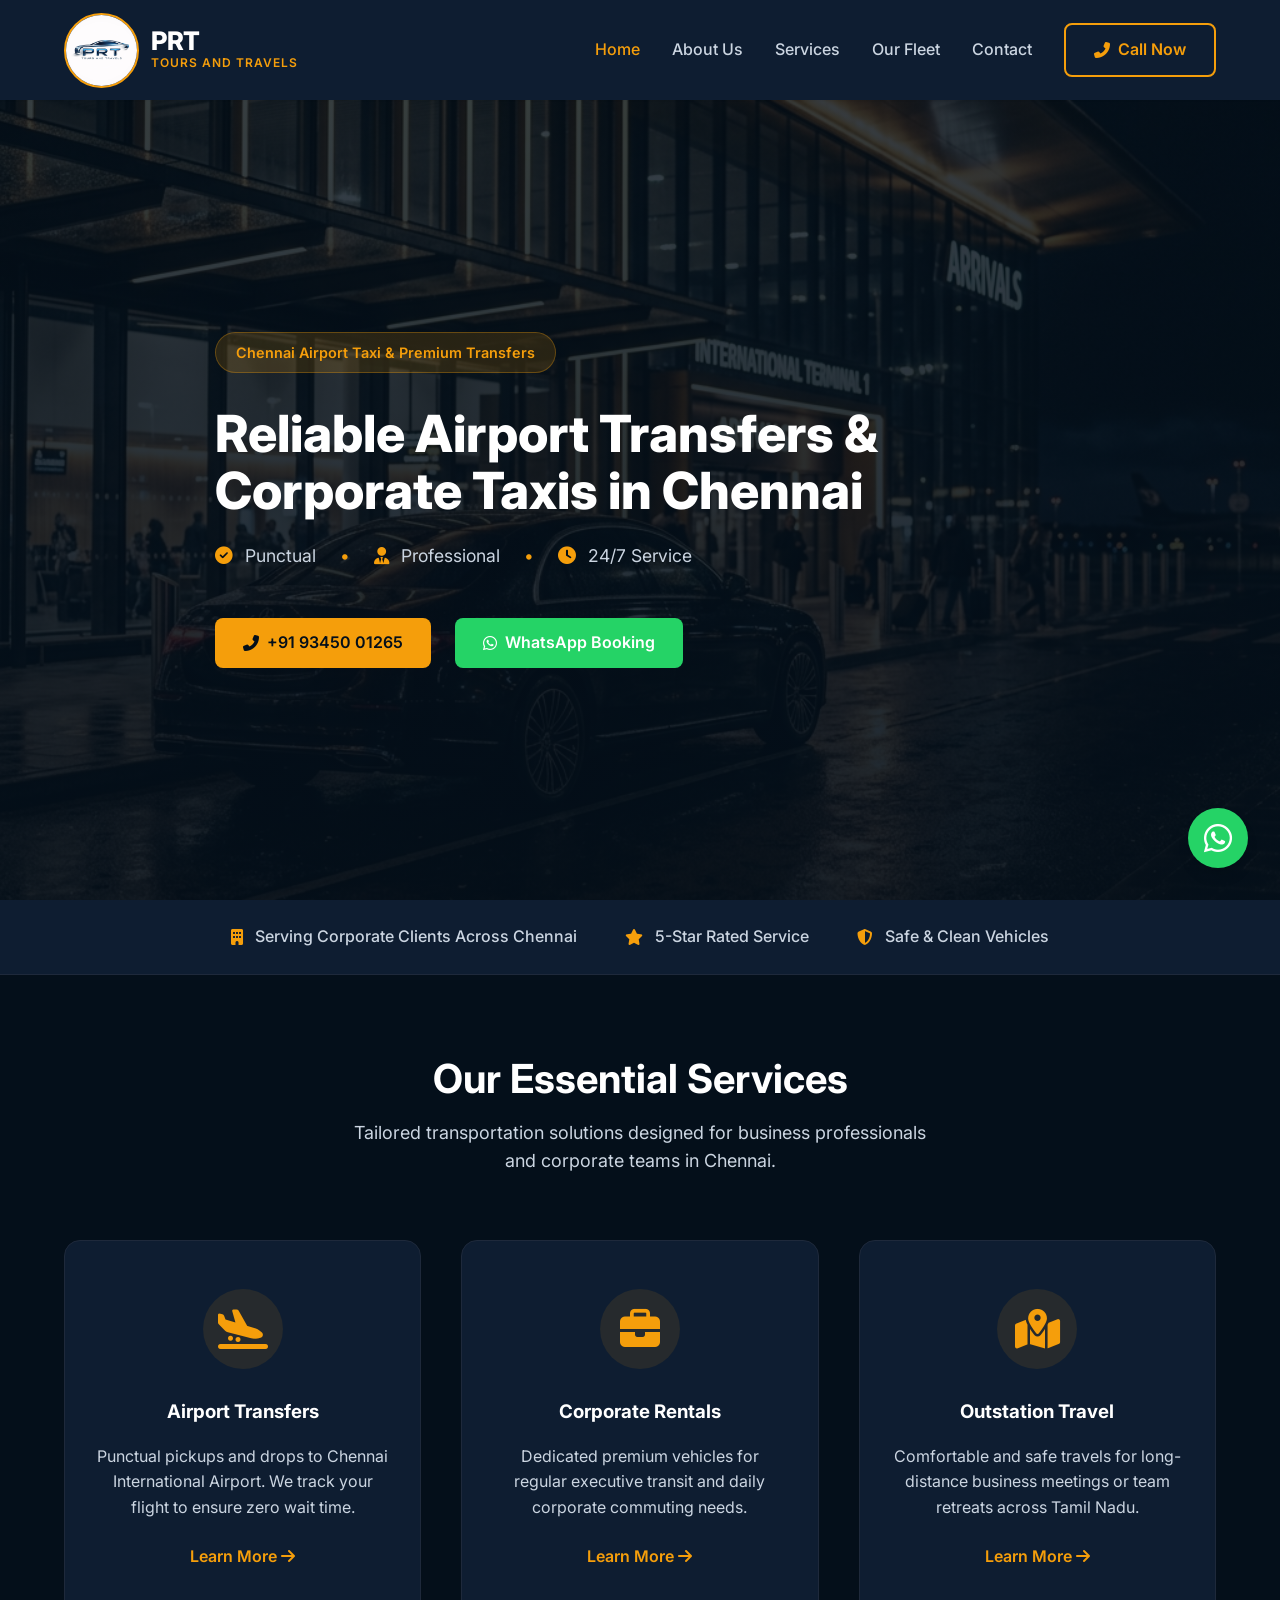
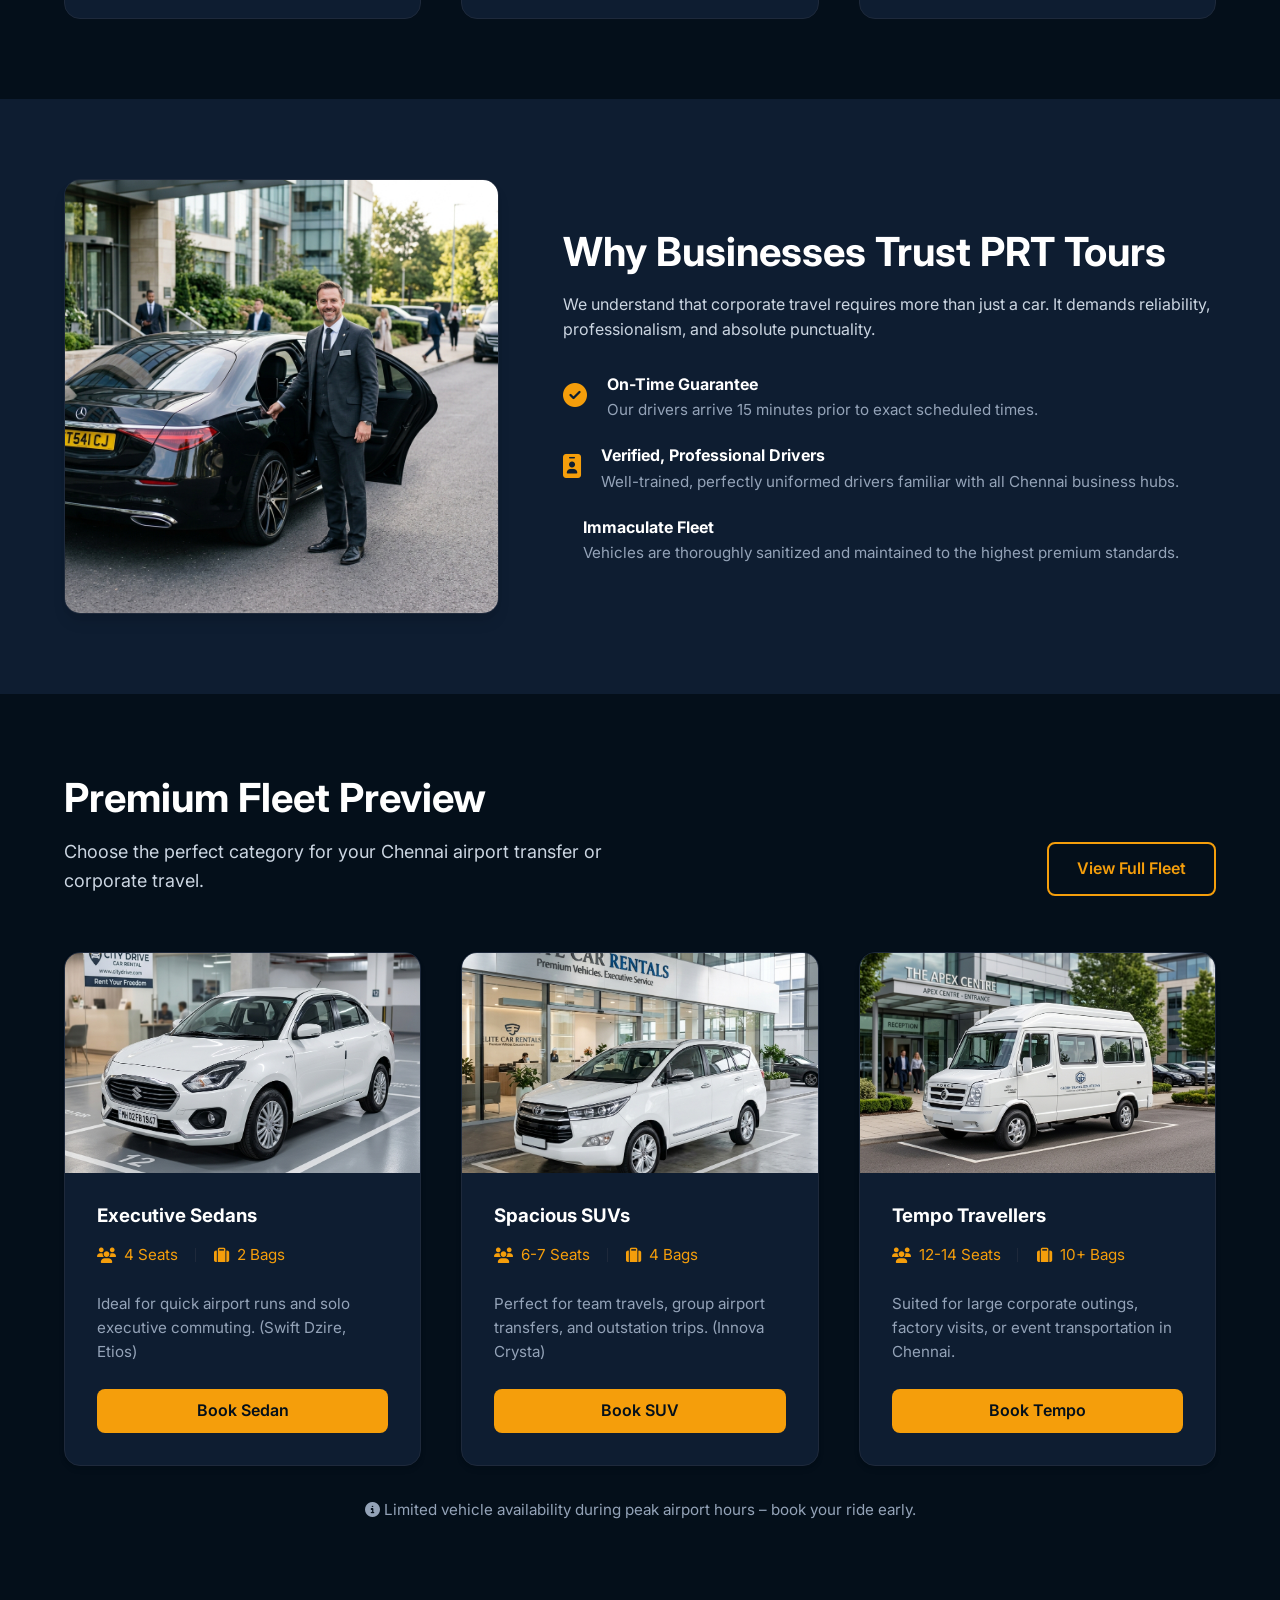
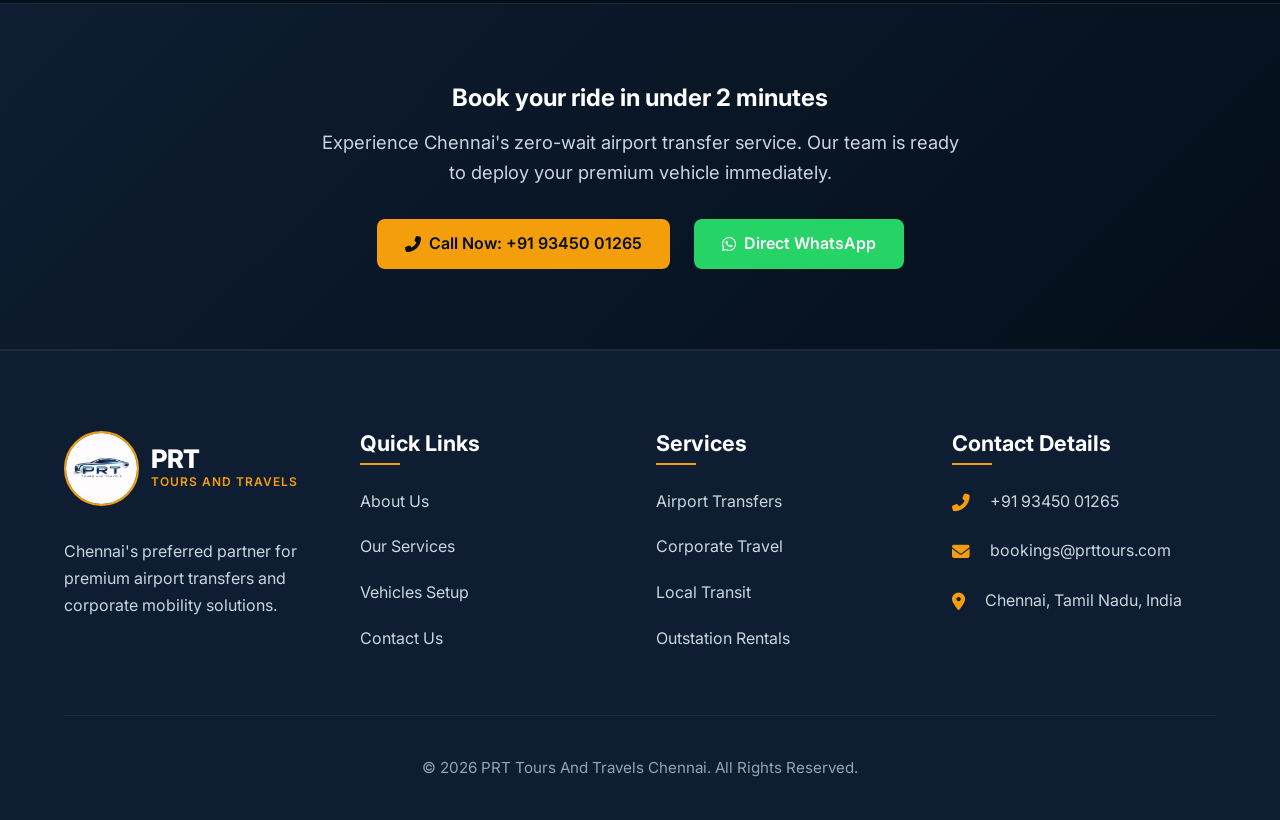
==== index.html @ 94e5f1ac "first commit" ====
<!DOCTYPE html>
<html lang="en">

<head>
    <meta charset="UTF-8">
    <meta name="viewport" content="width=device-width, initial-scale=1.0">
    <title>PRT Tours And Travels Chennai | Reliable Airport Transfers</title>
    <meta name="description"
        content="Premium airport taxi and corporate transfers in Chennai. Punctual, professional, and preferred by corporate clients. Book your ride today.">
    <!-- Fonts & Icons -->
    <link rel="stylesheet" href="https://cdnjs.cloudflare.com/ajax/libs/font-awesome/6.4.0/css/all.min.css">
    <!-- Custom CSS -->
    <link rel="stylesheet" href="css/style.css">
</head>

<body>

    <!-- Floating WhatsApp CTA -->
    <a href="https://wa.me/919345001265" target="_blank" class="floating-whatsapp" aria-label="Book on WhatsApp">
        <i class="fab fa-whatsapp"></i>
    </a>

    <!-- Header / Nav -->
    <header class="header">
        <div class="container nav-container">
            <a href="index.html" class="logo-wrapper" style="text-decoration: none;">
                <img src="assets/images/Logo.jpeg" alt="PRT Logo" class="logo-img">
                <div class="logo-text">
                    <span class="logo-main">PRT</span>
                    <span class="logo-sub">Tours And Travels</span>
                </div>
            </a>

            <button class="mobile-menu-btn" aria-label="Toggle Menu">
                <i class="fas fa-bars"></i>
            </button>

            <nav class="nav-menu">
                <a href="index.html" class="nav-link active">Home</a>
                <a href="about.html" class="nav-link">About Us</a>
                <a href="services.html" class="nav-link">Services</a>
                <a href="fleet.html" class="nav-link">Our Fleet</a>
                <a href="contact.html" class="nav-link">Contact</a>
                <a href="tel:+919345001265" class="btn btn-outline"><i class="fas fa-phone-alt"></i> &nbsp; Call Now</a>
            </nav>
        </div>
    </header>

    <!-- Hero Section -->
    <section class="hero" style="background: url('assets/images/hero.png') center/cover no-repeat;">
        <div class="hero-overlay"></div>
        <div class="container">
            <div class="hero-content">
                <span class="hero-badge">Chennai Airport Taxi & Premium Transfers</span>
                <h1 class="hero-title">Reliable Airport Transfers & Corporate Taxis in Chennai</h1>
                <div class="hero-subtitle">
                    <span><i class="fas fa-check-circle" style="color:var(--accent-gold)"></i> Punctual</span>
                    <span style="color:var(--accent-gold)">•</span>
                    <span><i class="fas fa-user-tie" style="color:var(--accent-gold)"></i> Professional</span>
                    <span style="color:var(--accent-gold)">•</span>
                    <span><i class="fas fa-clock" style="color:var(--accent-gold)"></i> 24/7 Service</span>
                </div>
                <div class="hero-actions">
                    <a href="tel:+919345001265" class="btn btn-primary"><i class="fas fa-phone-alt"></i> &nbsp; +91
                        93450 01265</a>
                    <a href="https://wa.me/919345001265" target="_blank" class="btn btn-whatsapp"><i
                            class="fab fa-whatsapp"></i> &nbsp; WhatsApp Booking</a>
                </div>
            </div>
        </div>
    </section>

    <!-- Trust Strip -->
    <div class="trust-strip">
        <div class="container trust-content">
            <div class="trust-item"><i class="fas fa-building"></i> Serving Corporate Clients Across Chennai</div>
            <div class="trust-item"><i class="fas fa-star"></i> 5-Star Rated Service</div>
            <div class="trust-item"><i class="fas fa-shield-alt"></i> Safe & Clean Vehicles</div>
        </div>
    </div>

    <!-- Services Snapshot -->
    <section class="services-section py-5">
        <div class="container text-center">
            <h2 class="section-title">Our Essential Services</h2>
            <p class="section-subtitle">Tailored transportation solutions designed for business professionals and
                corporate teams in Chennai.</p>

            <div class="grid-icons">
                <div class="icon-card">
                    <div class="icon-circle"><i class="fas fa-plane-arrival"></i></div>
                    <h3>Airport Transfers</h3>
                    <p class="mb-3">Punctual pickups and drops to Chennai International Airport. We track your flight to
                        ensure zero wait time.</p>
                    <a href="services.html" class="nav-link" style="color: var(--accent-gold); font-weight:600;">Learn
                        More <i class="fas fa-arrow-right"></i></a>
                </div>
                <div class="icon-card">
                    <div class="icon-circle"><i class="fas fa-briefcase"></i></div>
                    <h3>Corporate Rentals</h3>
                    <p class="mb-3">Dedicated premium vehicles for regular executive transit and daily corporate
                        commuting needs.</p>
                    <a href="services.html" class="nav-link" style="color: var(--accent-gold); font-weight:600;">Learn
                        More <i class="fas fa-arrow-right"></i></a>
                </div>
                <div class="icon-card">
                    <div class="icon-circle"><i class="fas fa-map-marked-alt"></i></div>
                    <h3>Outstation Travel</h3>
                    <p class="mb-3">Comfortable and safe travels for long-distance business meetings or team retreats
                        across Tamil Nadu.</p>
                    <a href="services.html" class="nav-link" style="color: var(--accent-gold); font-weight:600;">Learn
                        More <i class="fas fa-arrow-right"></i></a>
                </div>
            </div>
        </div>
    </section>

    <!-- Why Choose Us -->
    <section class="py-5" style="background-color: var(--bg-card);">
        <div class="container">
            <div style="display:flex; flex-wrap:wrap; gap: 4rem; align-items:center;">
                <div style="flex: 1; min-width: 300px;">
                    <img src="assets/images/driver.png" alt="Professional Driver"
                        style="border-radius: var(--radius-lg); box-shadow: var(--shadow-lg); border: 1px solid var(--border-color);">
                </div>
                <div style="flex: 1.5; min-width: 300px;">
                    <h2 class="section-title">Why Businesses Trust PRT Tours</h2>
                    <p class="mb-4">We understand that corporate travel requires more than just a car. It demands
                        reliability, professionalism, and absolute punctuality.</p>

                    <ul style="display:flex; flex-direction:column; gap:1.5rem;">
                        <li style="display:flex; gap:1.25rem; align-items:flex-start;">
                            <div style="color: var(--accent-gold); font-size: 1.5rem; margin-top:2px;"><i
                                    class="fas fa-check-circle"></i></div>
                            <div>
                                <h4 style="margin-bottom:0.25rem;">On-Time Guarantee</h4>
                                <p style="color: var(--text-dim); font-size:0.95rem;">Our drivers arrive 15 minutes
                                    prior to exact scheduled times.</p>
                            </div>
                        </li>
                        <li style="display:flex; gap:1.25rem; align-items:flex-start;">
                            <div style="color: var(--accent-gold); font-size: 1.5rem; margin-top:2px;"><i
                                    class="fas fa-id-badge"></i></div>
                            <div>
                                <h4 style="margin-bottom:0.25rem;">Verified, Professional Drivers</h4>
                                <p style="color: var(--text-dim); font-size:0.95rem;">Well-trained, perfectly uniformed
                                    drivers familiar with all Chennai business hubs.</p>
                            </div>
                        </li>
                        <li style="display:flex; gap:1.25rem; align-items:flex-start;">
                            <div style="color: var(--accent-gold); font-size: 1.5rem; margin-top:2px;"><i
                                    class="fas fa-car-sparkle"></i></div>
                            <div>
                                <h4 style="margin-bottom:0.25rem;">Immaculate Fleet</h4>
                                <p style="color: var(--text-dim); font-size:0.95rem;">Vehicles are thoroughly sanitized
                                    and maintained to the highest premium standards.</p>
                            </div>
                        </li>
                    </ul>
                </div>
            </div>
        </div>
    </section>

    <!-- Fleet Preview -->
    <section class="services-section py-5">
        <div class="container">
            <div
                style="display:flex; justify-content:space-between; align-items:flex-end; margin-bottom: 3.5rem; flex-wrap:wrap; gap:1.5rem;">
                <div>
                    <h2 class="section-title">Premium Fleet Preview</h2>
                    <p class="section-subtitle" style="margin-bottom:0;">Choose the perfect category for your Chennai
                        airport transfer or corporate travel.</p>
                </div>
                <a href="fleet.html" class="btn btn-outline">View Full Fleet</a>
            </div>

            <div class="fleet-grid">
                <div class="fleet-card">
                    <img src="assets/images/dzire.png" alt="Premium Sedan" class="fleet-img">
                    <div class="fleet-content">
                        <h3>Executive Sedans</h3>
                        <div class="fleet-specs">
                            <span><i class="fas fa-users"></i> 4 Seats</span>
                            <span><i class="fas fa-suitcase"></i> 2 Bags</span>
                        </div>
                        <p class="mb-3" style="font-size: 0.95rem; color: var(--text-dim);">Ideal for quick airport runs
                            and solo executive commuting. (Swift Dzire, Etios)</p>
                        <a href="https://wa.me/919345001265" target="_blank" class="btn btn-primary"
                            style="width:100%; padding: 0.6rem;">Book Sedan</a>
                    </div>
                </div>

                <div class="fleet-card">
                    <img src="assets/images/innova.png" alt="Luxury SUV" class="fleet-img">
                    <div class="fleet-content">
                        <h3>Spacious SUVs</h3>
                        <div class="fleet-specs">
                            <span><i class="fas fa-users"></i> 6-7 Seats</span>
                            <span><i class="fas fa-suitcase"></i> 4 Bags</span>
                        </div>
                        <p class="mb-3" style="font-size: 0.95rem; color: var(--text-dim);">Perfect for team travels,
                            group airport transfers, and outstation trips. (Innova Crysta)</p>
                        <a href="https://wa.me/919345001265" target="_blank" class="btn btn-primary"
                            style="width:100%; padding: 0.6rem;">Book SUV</a>
                    </div>
                </div>

                <div class="fleet-card">
                    <img src="assets/images/tempo.png" alt="Tempo Traveller" class="fleet-img">
                    <div class="fleet-content">
                        <h3>Tempo Travellers</h3>
                        <div class="fleet-specs">
                            <span><i class="fas fa-users"></i> 12-14 Seats</span>
                            <span><i class="fas fa-suitcase"></i> 10+ Bags</span>
                        </div>
                        <p class="mb-3" style="font-size: 0.95rem; color: var(--text-dim);">Suited for large corporate
                            outings, factory visits, or event transportation in Chennai.</p>
                        <a href="https://wa.me/919345001265" target="_blank" class="btn btn-primary"
                            style="width:100%; padding: 0.6rem;">Book Tempo</a>
                    </div>
                </div>
            </div>

            <p class="text-center mt-4" style="color:var(--text-dim); font-size:0.95rem;">
                <i class="fas fa-info-circle"></i> Limited vehicle availability during peak airport hours – book your
                ride early.
            </p>
        </div>
    </section>

    <!-- Bottom CTA -->
    <section class="cta-banner">
        <div class="container">
            <h2 class="mb-2">Book your ride in under 2 minutes</h2>
            <p class="mb-4"
                style="font-size: 1.15rem; color: var(--text-silver); max-width: 650px; margin-left:auto; margin-right:auto;">
                Experience Chennai's zero-wait airport transfer service. Our team is ready to deploy your premium
                vehicle immediately.</p>
            <div class="hero-actions" style="justify-content:center;">
                <a href="tel:+919345001265" class="btn btn-primary"><i class="fas fa-phone-alt"></i> &nbsp; Call Now:
                    +91 93450 01265</a>
                <a href="https://wa.me/919345001265" target="_blank" class="btn btn-whatsapp"><i
                        class="fab fa-whatsapp"></i> &nbsp; Direct WhatsApp</a>
            </div>
        </div>
    </section>

    <!-- Footer -->
    <footer class="footer">
        <div class="container">
            <div class="footer-grid">
                <div>
                    <a href="index.html" class="logo-wrapper"
                        style="text-decoration: none; margin-bottom: 2rem; display: flex;">
                        <img src="assets/images/Logo.jpeg" alt="PRT Logo" class="logo-img">
                        <div class="logo-text">
                            <span class="logo-main" style="color: white;">PRT</span>
                            <span class="logo-sub">Tours And Travels</span>
                        </div>
                    </a>
                    <p style="margin-bottom:1.5rem; font-size:1rem; line-height: 1.7;">Chennai's preferred partner for
                        premium airport transfers and corporate mobility solutions.</p>
                </div>

                <div>
                    <h4 class="footer-heading">Quick Links</h4>
                    <div class="footer-links">
                        <a href="about.html">About Us</a>
                        <a href="services.html">Our Services</a>
                        <a href="fleet.html">Vehicles Setup</a>
                        <a href="contact.html">Contact Us</a>
                    </div>
                </div>

                <div>
                    <h4 class="footer-heading">Services</h4>
                    <div class="footer-links">
                        <a href="services.html">Airport Transfers</a>
                        <a href="services.html">Corporate Travel</a>
                        <a href="services.html">Local Transit</a>
                        <a href="services.html">Outstation Rentals</a>
                    </div>
                </div>

                <div>
                    <h4 class="footer-heading">Contact Details</h4>
                    <ul class="footer-contact">
                        <li>
                            <i class="fas fa-phone-alt"></i>
                            <span>+91 93450 01265</span>
                        </li>
                        <li>
                            <i class="fas fa-envelope"></i>
                            <span>bookings@prttours.com</span>
                        </li>
                        <li>
                            <i class="fas fa-map-marker-alt"></i>
                            <span>Chennai, Tamil Nadu, India</span>
                        </li>
                    </ul>
                </div>
            </div>

            <div class="footer-bottom">
                <p>&copy; 2026 PRT Tours And Travels Chennai. All Rights Reserved.</p>
            </div>
        </div>
    </footer>

    <script src="js/script.js"></script>
</body>

</html>
---- css/style.css ----
@import url('https://fonts.googleapis.com/css2?family=Inter:wght@300;400;500;600;700;800&display=swap');

:root {
    /* Theme Colors */
    --bg-navy: #040F1A;
    /* Deepest Navy */
    --bg-navy-light: #0E1D31;
    /* Slightly lighter for cards/header */
    --accent-gold: #F59E0B;
    --accent-gold-hover: #D97706;

    /* Text Colors */
    --text-white: #FFFFFF;
    --text-silver: #CBD5E1;
    --text-dim: #94A3B8;

    /* Global Assignments */
    --primary-color: var(--accent-gold);
    --bg-page: var(--bg-navy);
    --bg-card: var(--bg-navy-light);
    --border-color: #1E293B;

    --shadow-sm: 0 1px 2px 0 rgba(0, 0, 0, 0.05);
    --shadow-md: 0 4px 6px -1px rgba(0, 0, 0, 0.1), 0 2px 4px -1px rgba(0, 0, 0, 0.06);
    --shadow-lg: 0 10px 15px -3px rgba(0, 0, 0, 0.1), 0 4px 6px -2px rgba(0, 0, 0, 0.05);

    --radius-md: 0.5rem;
    --radius-lg: 1rem;

    --transition: all 0.3s ease-in-out;
}

* {
    margin: 0;
    padding: 0;
    box-sizing: border-box;
}

html {
    scroll-behavior: smooth;
}

body {
    font-family: 'Inter', sans-serif;
    color: var(--text-silver);
    background-color: var(--bg-page);
    line-height: 1.6;
    overflow-x: hidden;
}

h1,
h2,
h3,
h4,
h5,
h6 {
    color: var(--text-white);
    font-weight: 700;
    line-height: 1.2;
    margin-bottom: 1rem;
}

a {
    text-decoration: none;
    color: var(--text-white);
    transition: var(--transition);
}

img {
    max-width: 100%;
    height: auto;
    display: block;
}

ul {
    list-style: none;
}

.container {
    max-width: 1200px;
    margin: 0 auto;
    padding: 0 1.5rem;
}

/* Utilities */
.text-center {
    text-align: center;
}

.mb-1 {
    margin-bottom: 0.5rem;
}

.mb-2 {
    margin-bottom: 1rem;
}

.mb-3 {
    margin-bottom: 1.5rem;
}

.mb-4 {
    margin-bottom: 2rem;
}

.mt-4 {
    margin-top: 2rem;
}

.py-5 {
    padding-top: 5rem;
    padding-bottom: 5rem;
}

.section-title {
    font-size: 2.5rem;
    margin-bottom: 1rem;
    color: var(--text-white);
}

.section-subtitle {
    color: var(--text-silver);
    font-size: 1.125rem;
    max-width: 600px;
    margin: 0 auto 3rem;
}

/* Buttons */
.btn {
    display: inline-flex;
    align-items: center;
    justify-content: center;
    padding: 0.75rem 1.75rem;
    font-weight: 600;
    border-radius: var(--radius-md);
    cursor: pointer;
    transition: var(--transition);
    border: none;
    font-size: 1rem;
}

.btn-primary {
    background-color: var(--accent-gold);
    color: var(--bg-navy);
}

.btn-primary:hover {
    background-color: var(--accent-gold-hover);
    color: var(--bg-navy);
    transform: translateY(-2px);
    box-shadow: var(--shadow-md);
}

.btn-outline {
    background-color: transparent;
    border: 2px solid var(--accent-gold);
    color: var(--accent-gold);
}

.btn-outline:hover {
    background-color: var(--accent-gold);
    color: var(--bg-navy);
}

.btn-whatsapp {
    background-color: #25D366;
    color: white;
}

.btn-whatsapp:hover {
    background-color: #128C7E;
    color: white;
}

/* Header & Nav */
.header {
    background-color: var(--bg-navy-light);
    box-shadow: var(--shadow-sm);
    position: fixed;
    width: 100%;
    top: 0;
    z-index: 1000;
    transition: var(--transition);
}

.header.scrolled {
    box-shadow: var(--shadow-md);
    padding: 0.5rem 0;
    background-color: rgba(14, 29, 49, 0.95);
    backdrop-filter: blur(10px);
}

.nav-container {
    display: flex;
    justify-content: space-between;
    align-items: center;
    height: 100px;
}

.logo-wrapper {
    display: flex;
    align-items: center;
    gap: 12px;
}

.logo-img {
    height: 75px;
    width: 75px;
    object-fit: cover;
    border-radius: 50%;
    border: 2px solid var(--accent-gold);
}

.logo-text {
    display: flex;
    flex-direction: column;
}

.logo-main {
    font-size: 1.6rem;
    font-weight: 800;
    color: var(--text-white);
    letter-spacing: -0.5px;
    line-height: 1;
}

.logo-sub {
    font-size: 0.75rem;
    color: var(--accent-gold);
    font-weight: 600;
    text-transform: uppercase;
    letter-spacing: 1px;
}

.nav-menu {
    display: flex;
    gap: 2rem;
    align-items: center;
}

.nav-link {
    color: var(--text-silver);
    font-weight: 500;
    font-size: 1rem;
}

.nav-link:hover,
.nav-link.active {
    color: var(--accent-gold);
}

.mobile-menu-btn {
    display: none;
    background: none;
    border: none;
    font-size: 1.5rem;
    color: var(--text-white);
    cursor: pointer;
}

/* Floating Elements */
.floating-whatsapp {
    position: fixed;
    bottom: 2rem;
    right: 2rem;
    background-color: #25D366;
    color: white;
    width: 60px;
    height: 60px;
    border-radius: 50%;
    display: flex;
    align-items: center;
    justify-content: center;
    font-size: 2rem;
    box-shadow: var(--shadow-lg);
    z-index: 999;
    transition: var(--transition);
}

.floating-whatsapp:hover {
    transform: scale(1.1);
    color: white;
}

/* Hero Section */
.hero {
    margin-top: 100px;
    min-height: calc(100vh - 100px);
    display: flex;
    align-items: center;
    color: var(--text-white);
    padding: 4rem 0;
    position: relative;
}

.hero-overlay {
    position: absolute;
    top: 0;
    left: 0;
    width: 100%;
    height: 100%;
    background: linear-gradient(rgba(4, 15, 26, 0.8), rgba(4, 15, 26, 0.9));
    z-index: 1;
}

.hero .container {
    position: relative;
    z-index: 2;
}

.hero-content {
    max-width: 850px;
}

.hero-badge {
    display: inline-block;
    padding: 0.5rem 1.25rem;
    background-color: rgba(245, 158, 11, 0.15);
    color: var(--accent-gold);
    border-radius: 2rem;
    font-weight: 600;
    margin-bottom: 2rem;
    font-size: 0.9rem;
    border: 1px solid rgba(245, 158, 11, 0.3);
}

.hero-title {
    font-size: 3.2rem;
    color: var(--text-white);
    margin-bottom: 1.5rem;
    line-height: 1.1;
    font-weight: 800;
}

.hero-subtitle {
    font-size: 1.1rem;
    margin-bottom: 3rem;
    color: var(--text-silver);
    font-weight: 400;
    display: flex;
    align-items: center;
    gap: 1.5rem;
}

.hero-subtitle span {
    display: flex;
    align-items: center;
    gap: 0.75rem;
}

.hero-actions {
    display: flex;
    gap: 1.5rem;
    flex-wrap: wrap;
}

/* Trust Strip */
.trust-strip {
    background-color: var(--bg-navy-light);
    color: var(--text-white);
    padding: 1.5rem 0;
    text-align: center;
    border-bottom: 1px solid var(--border-color);
}

.trust-content {
    display: flex;
    justify-content: center;
    align-items: center;
    gap: 3rem;
    flex-wrap: wrap;
}

.trust-item {
    display: flex;
    align-items: center;
    gap: 0.75rem;
    font-weight: 500;
    color: var(--text-silver);
}

.trust-item i {
    color: var(--accent-gold);
}

/* Services Snapshot */
.services-section {
    background-color: var(--bg-page);
}

.grid-icons {
    display: grid;
    grid-template-columns: repeat(auto-fit, minmax(280px, 1fr));
    gap: 2.5rem;
    margin-top: 4rem;
}

.icon-card {
    padding: 3rem 2rem;
    border-radius: var(--radius-lg);
    background-color: var(--bg-navy-light);
    border: 1px solid var(--border-color);
    transition: var(--transition);
    text-align: center;
}

.icon-card:hover {
    transform: translateY(-10px);
    box-shadow: var(--shadow-lg);
    border-color: var(--accent-gold);
}

.icon-circle {
    width: 80px;
    height: 80px;
    background-color: rgba(245, 158, 11, 0.1);
    border-radius: 50%;
    display: flex;
    align-items: center;
    justify-content: center;
    margin: 0 auto 2rem;
    font-size: 2.5rem;
    color: var(--accent-gold);
    transition: var(--transition);
}

.icon-card:hover .icon-circle {
    background-color: var(--accent-gold);
    color: var(--bg-navy);
}

.icon-card h3 {
    margin-bottom: 1.25rem;
}

/* CTA Banner */
.cta-banner {
    background: linear-gradient(135deg, var(--bg-navy-light) 0%, var(--bg-navy) 100%);
    padding: 5rem 0;
    text-align: center;
    color: var(--text-white);
    border-top: 1px solid var(--border-color);
    border-bottom: 1px solid var(--border-color);
}

/* Fleet Cards */
.fleet-grid {
    display: grid;
    grid-template-columns: repeat(auto-fit, minmax(320px, 1fr));
    gap: 2.5rem;
}

.fleet-card {
    background: var(--bg-navy-light);
    border-radius: var(--radius-lg);
    overflow: hidden;
    box-shadow: var(--shadow-md);
    transition: var(--transition);
    border: 1px solid var(--border-color);
}

.fleet-card:hover {
    transform: translateY(-8px);
    box-shadow: var(--shadow-lg);
    border-color: var(--accent-gold);
}

.fleet-img {
    height: 220px;
    background-color: #1a2a3a;
    width: 100%;
    object-fit: cover;
}

.fleet-content {
    padding: 2rem;
}

.fleet-specs {
    display: flex;
    flex-wrap: wrap;
    gap: 1rem;
    align-items: center;
    margin-bottom: 1.5rem;
    color: var(--accent-gold);
    font-size: 0.95rem;
}

.fleet-specs span {
    display: flex;
    align-items: center;
    gap: 0.5rem;
    position: relative;
    padding-right: 1.25rem;
}

.fleet-specs span:not(:last-child)::after {
    content: '';
    position: absolute;
    right: 0.15rem;
    height: 14px;
    width: 1px;
    background-color: var(--border-color);
}

/* Footer */
.footer {
    background-color: var(--bg-navy-light);
    color: var(--text-silver);
    padding: 5rem 0 2.5rem;
    border-top: 1px solid var(--border-color);
}

.footer-grid {
    display: grid;
    grid-template-columns: repeat(auto-fit, minmax(200px, 1fr));
    gap: 2rem;
    margin-bottom: 4rem;
}

.footer-heading {
    color: var(--text-white);
    font-size: 1.35rem;
    margin-bottom: 2rem;
    position: relative;
    display: inline-block;
}

.footer-heading::after {
    content: '';
    position: absolute;
    bottom: -8px;
    left: 0;
    width: 40px;
    height: 2px;
    background-color: var(--accent-gold);
}

.footer-links {
    display: flex;
    flex-direction: column;
    gap: 1.25rem;
}

.footer-links a {
    color: var(--text-silver);
    font-size: 1rem;
}

.footer-links a:hover {
    color: var(--accent-gold);
    padding-left: 8px;
}

.footer-contact li {
    display: flex;
    gap: 1.25rem;
    margin-bottom: 1.5rem;
}

.footer-contact i {
    color: var(--accent-gold);
    margin-top: 5px;
    font-size: 1.1rem;
}

.footer-bottom {
    text-align: center;
    padding-top: 2.5rem;
    border-top: 1px solid var(--border-color);
    font-size: 0.95rem;
    color: var(--text-dim);
}

/* Responsive */
@media (max-width: 991px) {
    .hero-title {
        font-size: 3rem;
    }
}

@media (max-width: 768px) {
    .nav-container {
        height: 75px;
    }

    .logo-img {
        height: 50px;
        width: 50px;
    }

    .logo-main {
        font-size: 1.35rem;
    }

    .mobile-menu-btn {
        display: block;
    }

    .nav-menu {
        position: absolute;
        top: 75px;
        left: 0;
        width: 100%;
        background-color: var(--bg-navy-light);
        flex-direction: column;
        padding: 2.5rem 1.5rem;
        gap: 2rem;
        box-shadow: var(--shadow-lg);
        clip-path: circle(0% at 100% 0);
        transition: all 0.5s ease-in-out;
        z-index: 1001;
    }

    .nav-menu.active {
        clip-path: circle(150% at 100% 0);
    }

    .hero {
        margin-top: 75px;
        min-height: auto;
        padding: 4rem 0;
    }

    .hero-title {
        font-size: 1.6rem;
        line-height: 1.25;
        margin-bottom: 1.5rem;
    }

    .hero-subtitle {
        flex-direction: column;
        align-items: center;
        gap: 0.75rem;
    }

    .hero-subtitle span:nth-child(even) {
        display: none !important;
    }

    .section-title {
        font-size: 1.6rem;
    }

    .hero-actions {
        flex-direction: column;
        width: 100%;
        max-width: 320px;
        margin: 0 auto;
        gap: 1rem;
    }

    .hero-actions .btn {
        width: 100%;
        justify-content: center;
        padding: 0.75rem;
    }

    .footer-grid {
        gap: 2.5rem;
    }
}

@media (max-width: 576px) {
    .container {
        padding: 0 1.25rem;
    }

    .hero-title {
        font-size: 1.4rem;
        word-break: keep-all;
    }

    .hero-badge {
        font-size: 0.75rem;
        padding: 0.4rem 0.8rem;
        margin-bottom: 1.5rem;
    }

    .section-title {
        font-size: 1.6rem;
    }

    .btn {
        font-size: 0.9rem;
    }

    .fleet-specs span {
        padding-right: 0;
    }

    .fleet-specs span::after {
        display: none;
    }
}
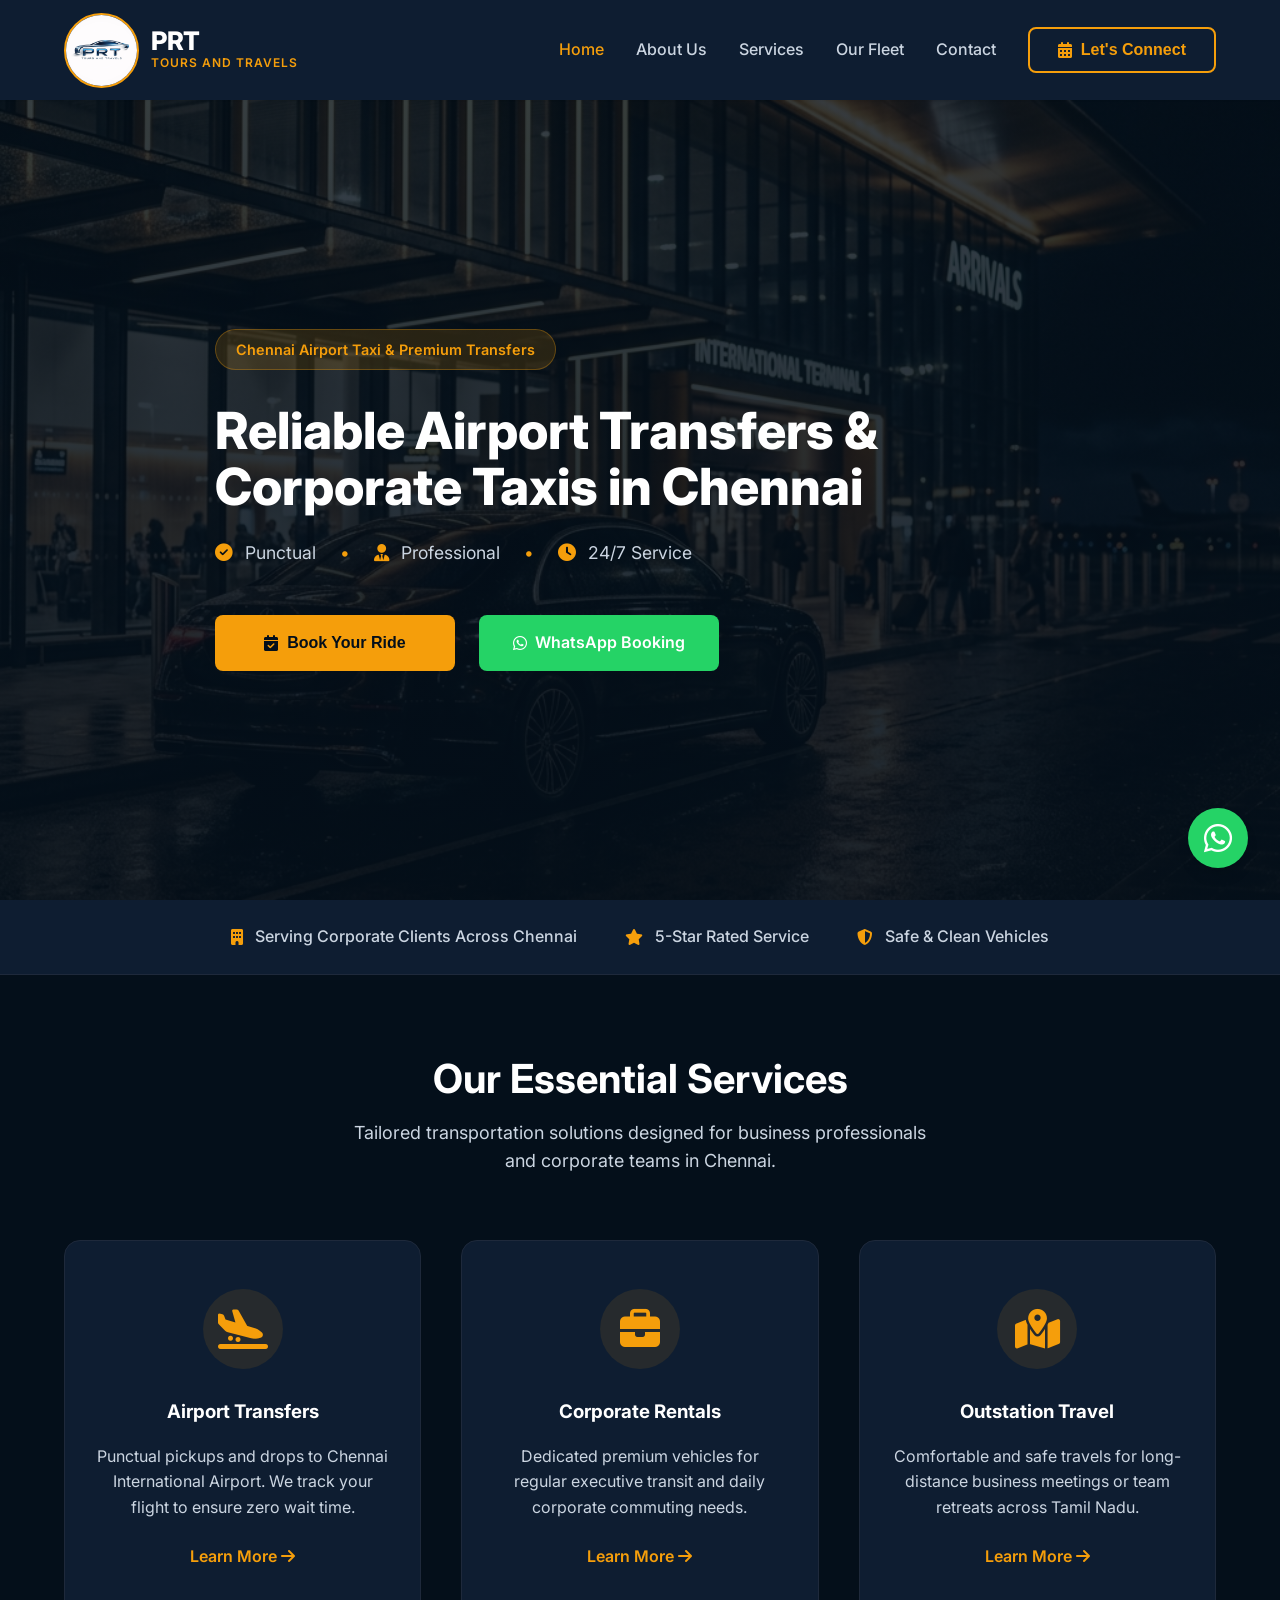
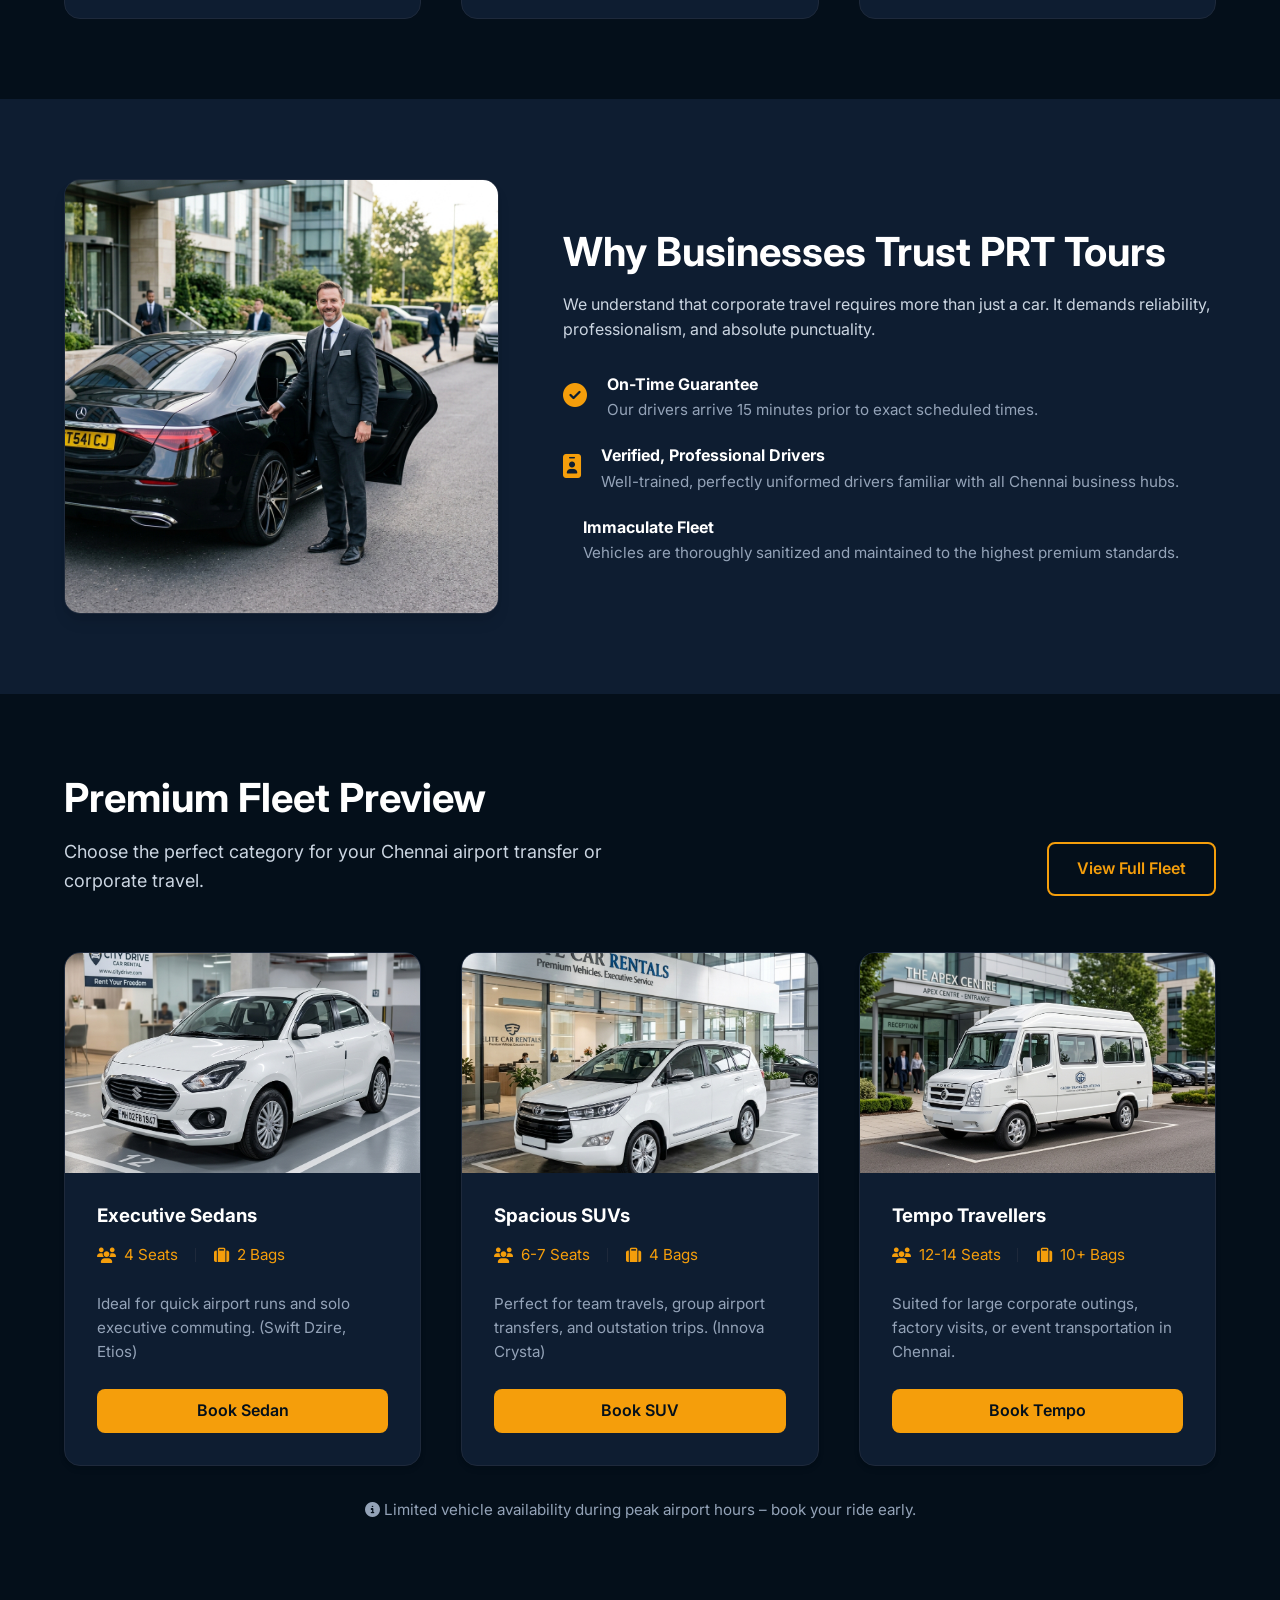
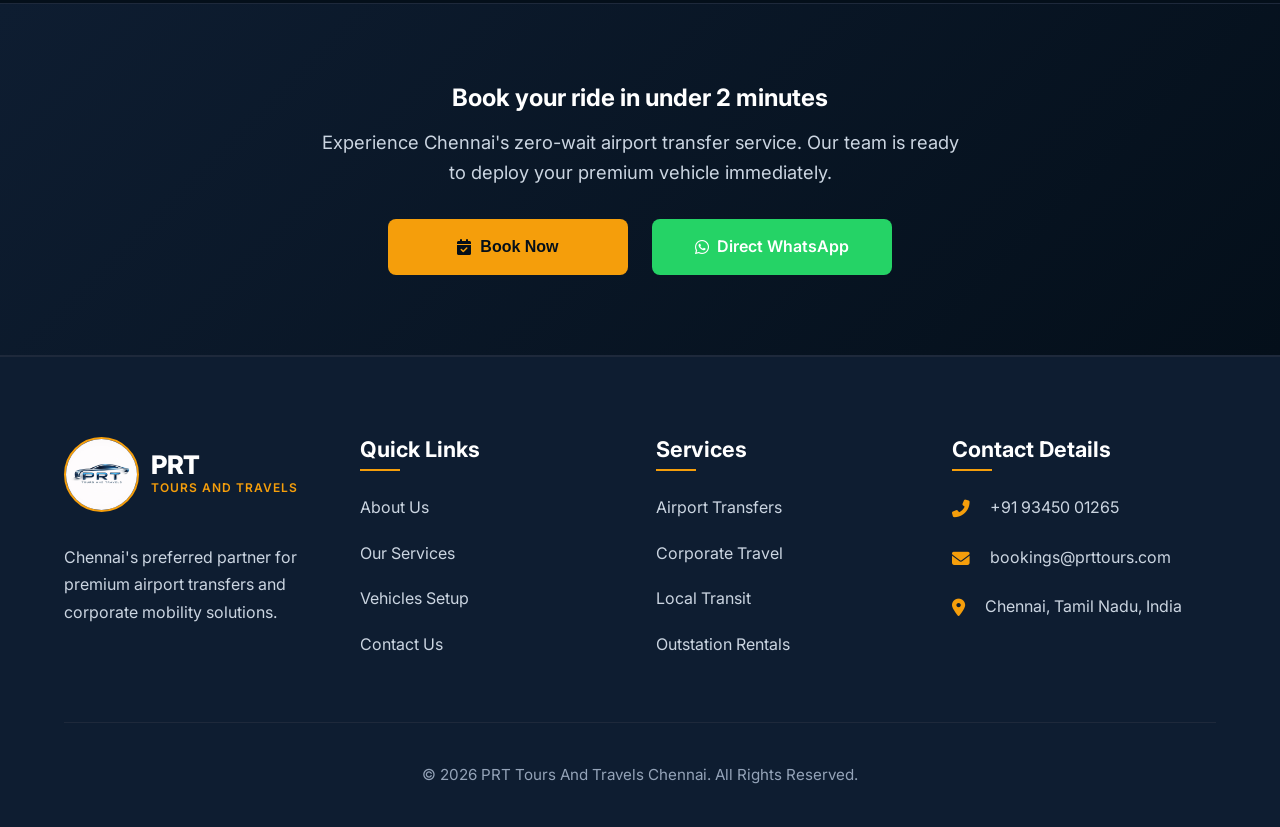
==== commit 5ca4c29a: "Updated the changes" ====
--- a/index.html
+++ b/index.html
@@ -41,7 +41,8 @@
                 <a href="services.html" class="nav-link">Services</a>
                 <a href="fleet.html" class="nav-link">Our Fleet</a>
                 <a href="contact.html" class="nav-link">Contact</a>
-                <a href="tel:+919345001265" class="btn btn-outline"><i class="fas fa-phone-alt"></i> &nbsp; Call Now</a>
+                <button class="btn btn-outline connect-btn"><i class="fas fa-calendar-alt"></i> &nbsp; Let's
+                    Connect</button>
             </nav>
         </div>
     </header>
@@ -61,12 +62,13 @@
                     <span><i class="fas fa-clock" style="color:var(--accent-gold)"></i> 24/7 Service</span>
                 </div>
                 <div class="hero-actions">
-                    <a href="tel:+919345001265" class="btn btn-primary"><i class="fas fa-phone-alt"></i> &nbsp; +91
-                        93450 01265</a>
+                    <button class="btn btn-primary connect-btn"><i class="fas fa-calendar-check"></i> &nbsp; Book Your
+                        Ride</button>
                     <a href="https://wa.me/919345001265" target="_blank" class="btn btn-whatsapp"><i
                             class="fab fa-whatsapp"></i> &nbsp; WhatsApp Booking</a>
                 </div>
             </div>
+        </div>
         </div>
     </section>
 
@@ -111,6 +113,13 @@
                     <a href="services.html" class="nav-link" style="color: var(--accent-gold); font-weight:600;">Learn
                         More <i class="fas fa-arrow-right"></i></a>
                 </div>
+                <!-- <div class="icon-card">
+                    <div class="icon-circle"><i class="fas fa-calendar-star"></i></div>
+                    <h3>Taxi for Events</h3>
+                    <p class="mb-3">Reliable transportation for weddings, corporate events, and large gatherings. We ensure your guests arrive in style.</p>
+                    <a href="services.html" class="nav-link" style="color: var(--accent-gold); font-weight:600;">Learn
+                        More <i class="fas fa-arrow-right"></i></a>
+                </div> -->
             </div>
         </div>
     </section>
@@ -238,8 +247,8 @@
                 Experience Chennai's zero-wait airport transfer service. Our team is ready to deploy your premium
                 vehicle immediately.</p>
             <div class="hero-actions" style="justify-content:center;">
-                <a href="tel:+919345001265" class="btn btn-primary"><i class="fas fa-phone-alt"></i> &nbsp; Call Now:
-                    +91 93450 01265</a>
+                <button class="btn btn-primary connect-btn"><i class="fas fa-calendar-check"></i> &nbsp; Book
+                    Now</button>
                 <a href="https://wa.me/919345001265" target="_blank" class="btn btn-whatsapp"><i
                         class="fab fa-whatsapp"></i> &nbsp; Direct WhatsApp</a>
             </div>
@@ -308,6 +317,77 @@
         </div>
     </footer>
 
+    <!-- Booking Modal -->
+    <div id="bookingModal" class="modal">
+        <div class="modal-content">
+            <span class="modal-close">&times;</span>
+            <h2 style="margin-bottom:1.5rem; color:var(--text-white); font-weight: 800; text-align: center;">Book Your
+                Premium Ride</h2>
+            <form id="modalBookingForm" action="https://api.web3forms.com/submit" method="POST">
+                <input type="hidden" name="access_key" value="YOUR_ACCESS_KEY_HERE">
+                <input type="hidden" name="redirect" value="https://wa.me/919345001265">
+
+                <div class="form-group">
+                    <label class="form-label">Service Type *</label>
+                    <select name="service_type" class="form-control" required>
+                        <option value="" disabled selected>Select a Service</option>
+                        <option value="Airport Transfer">Airport Transfers</option>
+                        <option value="Taxi for Events">Taxi for Events</option>
+                        <option value="Corporate Rental">Corporate Rentals</option>
+                        <option value="Outstation">Outstation Travel</option>
+                    </select>
+                </div>
+
+                <div class="form-grid">
+                    <div class="form-group">
+                        <label class="form-label">Full Name *</label>
+                        <input type="text" name="name" class="form-control" required placeholder="Ex: John Doe">
+                    </div>
+                    <div class="form-group">
+                        <label class="form-label">Phone Number *</label>
+                        <input type="tel" name="phone" class="form-control" required placeholder="+91 00000 00000">
+                    </div>
+                </div>
+
+                <div class="form-grid">
+                    <div class="form-group">
+                        <label class="form-label">Pick-up Location *</label>
+                        <input type="text" name="pickup" class="form-control" required placeholder="Ex: Tidel Park">
+                    </div>
+                    <div class="form-group">
+                        <label class="form-label">Drop-off Location *</label>
+                        <input type="text" name="dropoff" class="form-control" required placeholder="Ex: Airport">
+                    </div>
+                </div>
+
+                <div class="form-grid">
+                    <div class="form-group">
+                        <label class="form-label">Travel Date *</label>
+                        <input type="date" name="travel_date" class="form-control" required>
+                    </div>
+                    <div class="form-group">
+                        <label class="form-label">Passengers *</label>
+                        <select name="passengers" class="form-control" required>
+                            <option value="1-3">1 - 3 Persons (Sedan)</option>
+                            <option value="4-7">4 - 7 Persons (SUV)</option>
+                            <option value="8+">8+ Persons (Tempo)</option>
+                        </select>
+                    </div>
+
+                    <div class="form-group">
+                        <label class="form-label">Specific Instructions (Optional)</label>
+                        <textarea name="message" class="form-control" rows="2"
+                            placeholder="Any specific requirements..."></textarea>
+                    </div>
+                </div>
+
+                <button type="submit" class="btn btn-primary"
+                    style="width:100%; padding:1.25rem; font-size:1.1rem; margin-top:1rem;">Request Instant
+                    Quote</button>
+            </form>
+        </div>
+    </div>
+
     <script src="js/script.js"></script>
 </body>
 
--- a/css/style.css
+++ b/css/style.css
@@ -1,695 +1,842 @@
-@import url('https://fonts.googleapis.com/css2?family=Inter:wght@300;400;500;600;700;800&display=swap');
-
-:root {
-    /* Theme Colors */
-    --bg-navy: #040F1A;
-    /* Deepest Navy */
-    --bg-navy-light: #0E1D31;
-    /* Slightly lighter for cards/header */
-    --accent-gold: #F59E0B;
-    --accent-gold-hover: #D97706;
-
-    /* Text Colors */
-    --text-white: #FFFFFF;
-    --text-silver: #CBD5E1;
-    --text-dim: #94A3B8;
-
-    /* Global Assignments */
-    --primary-color: var(--accent-gold);
-    --bg-page: var(--bg-navy);
-    --bg-card: var(--bg-navy-light);
-    --border-color: #1E293B;
-
-    --shadow-sm: 0 1px 2px 0 rgba(0, 0, 0, 0.05);
-    --shadow-md: 0 4px 6px -1px rgba(0, 0, 0, 0.1), 0 2px 4px -1px rgba(0, 0, 0, 0.06);
-    --shadow-lg: 0 10px 15px -3px rgba(0, 0, 0, 0.1), 0 4px 6px -2px rgba(0, 0, 0, 0.05);
-
-    --radius-md: 0.5rem;
-    --radius-lg: 1rem;
-
-    --transition: all 0.3s ease-in-out;
-}
-
-* {
-    margin: 0;
-    padding: 0;
-    box-sizing: border-box;
-}
-
-html {
-    scroll-behavior: smooth;
-}
-
-body {
-    font-family: 'Inter', sans-serif;
-    color: var(--text-silver);
-    background-color: var(--bg-page);
-    line-height: 1.6;
-    overflow-x: hidden;
-}
-
-h1,
-h2,
-h3,
-h4,
-h5,
-h6 {
-    color: var(--text-white);
-    font-weight: 700;
-    line-height: 1.2;
-    margin-bottom: 1rem;
-}
-
-a {
-    text-decoration: none;
-    color: var(--text-white);
-    transition: var(--transition);
-}
-
-img {
-    max-width: 100%;
-    height: auto;
-    display: block;
-}
-
-ul {
-    list-style: none;
-}
-
-.container {
-    max-width: 1200px;
-    margin: 0 auto;
-    padding: 0 1.5rem;
-}
-
-/* Utilities */
-.text-center {
-    text-align: center;
-}
-
-.mb-1 {
-    margin-bottom: 0.5rem;
-}
-
-.mb-2 {
-    margin-bottom: 1rem;
-}
-
-.mb-3 {
-    margin-bottom: 1.5rem;
-}
-
-.mb-4 {
-    margin-bottom: 2rem;
-}
-
-.mt-4 {
-    margin-top: 2rem;
-}
-
-.py-5 {
-    padding-top: 5rem;
-    padding-bottom: 5rem;
-}
-
-.section-title {
-    font-size: 2.5rem;
-    margin-bottom: 1rem;
-    color: var(--text-white);
-}
-
-.section-subtitle {
-    color: var(--text-silver);
-    font-size: 1.125rem;
-    max-width: 600px;
-    margin: 0 auto 3rem;
-}
-
-/* Buttons */
-.btn {
-    display: inline-flex;
-    align-items: center;
-    justify-content: center;
-    padding: 0.75rem 1.75rem;
-    font-weight: 600;
-    border-radius: var(--radius-md);
-    cursor: pointer;
-    transition: var(--transition);
-    border: none;
-    font-size: 1rem;
-}
-
-.btn-primary {
-    background-color: var(--accent-gold);
-    color: var(--bg-navy);
-}
-
-.btn-primary:hover {
-    background-color: var(--accent-gold-hover);
-    color: var(--bg-navy);
-    transform: translateY(-2px);
-    box-shadow: var(--shadow-md);
-}
-
-.btn-outline {
-    background-color: transparent;
-    border: 2px solid var(--accent-gold);
-    color: var(--accent-gold);
-}
-
-.btn-outline:hover {
-    background-color: var(--accent-gold);
-    color: var(--bg-navy);
-}
-
-.btn-whatsapp {
-    background-color: #25D366;
-    color: white;
-}
-
-.btn-whatsapp:hover {
-    background-color: #128C7E;
-    color: white;
-}
-
-/* Header & Nav */
-.header {
-    background-color: var(--bg-navy-light);
-    box-shadow: var(--shadow-sm);
-    position: fixed;
-    width: 100%;
-    top: 0;
-    z-index: 1000;
-    transition: var(--transition);
-}
-
-.header.scrolled {
-    box-shadow: var(--shadow-md);
-    padding: 0.5rem 0;
-    background-color: rgba(14, 29, 49, 0.95);
-    backdrop-filter: blur(10px);
-}
-
-.nav-container {
-    display: flex;
-    justify-content: space-between;
-    align-items: center;
-    height: 100px;
-}
-
-.logo-wrapper {
-    display: flex;
-    align-items: center;
-    gap: 12px;
-}
-
-.logo-img {
-    height: 75px;
-    width: 75px;
-    object-fit: cover;
-    border-radius: 50%;
-    border: 2px solid var(--accent-gold);
-}
-
-.logo-text {
-    display: flex;
-    flex-direction: column;
-}
-
-.logo-main {
-    font-size: 1.6rem;
-    font-weight: 800;
-    color: var(--text-white);
-    letter-spacing: -0.5px;
-    line-height: 1;
-}
-
-.logo-sub {
-    font-size: 0.75rem;
-    color: var(--accent-gold);
-    font-weight: 600;
-    text-transform: uppercase;
-    letter-spacing: 1px;
-}
-
-.nav-menu {
-    display: flex;
-    gap: 2rem;
-    align-items: center;
-}
-
-.nav-link {
-    color: var(--text-silver);
-    font-weight: 500;
-    font-size: 1rem;
-}
-
-.nav-link:hover,
-.nav-link.active {
-    color: var(--accent-gold);
-}
-
-.mobile-menu-btn {
-    display: none;
-    background: none;
-    border: none;
-    font-size: 1.5rem;
-    color: var(--text-white);
-    cursor: pointer;
-}
-
-/* Floating Elements */
-.floating-whatsapp {
-    position: fixed;
-    bottom: 2rem;
-    right: 2rem;
-    background-color: #25D366;
-    color: white;
-    width: 60px;
-    height: 60px;
-    border-radius: 50%;
-    display: flex;
-    align-items: center;
-    justify-content: center;
-    font-size: 2rem;
-    box-shadow: var(--shadow-lg);
-    z-index: 999;
-    transition: var(--transition);
-}
-
-.floating-whatsapp:hover {
-    transform: scale(1.1);
-    color: white;
-}
-
-/* Hero Section */
-.hero {
-    margin-top: 100px;
-    min-height: calc(100vh - 100px);
-    display: flex;
-    align-items: center;
-    color: var(--text-white);
-    padding: 4rem 0;
-    position: relative;
-}
-
-.hero-overlay {
-    position: absolute;
-    top: 0;
-    left: 0;
-    width: 100%;
-    height: 100%;
-    background: linear-gradient(rgba(4, 15, 26, 0.8), rgba(4, 15, 26, 0.9));
-    z-index: 1;
-}
-
-.hero .container {
-    position: relative;
-    z-index: 2;
-}
-
-.hero-content {
-    max-width: 850px;
-}
-
-.hero-badge {
-    display: inline-block;
-    padding: 0.5rem 1.25rem;
-    background-color: rgba(245, 158, 11, 0.15);
-    color: var(--accent-gold);
-    border-radius: 2rem;
-    font-weight: 600;
-    margin-bottom: 2rem;
-    font-size: 0.9rem;
-    border: 1px solid rgba(245, 158, 11, 0.3);
-}
-
-.hero-title {
-    font-size: 3.2rem;
-    color: var(--text-white);
-    margin-bottom: 1.5rem;
-    line-height: 1.1;
-    font-weight: 800;
-}
-
-.hero-subtitle {
-    font-size: 1.1rem;
-    margin-bottom: 3rem;
-    color: var(--text-silver);
-    font-weight: 400;
-    display: flex;
-    align-items: center;
-    gap: 1.5rem;
-}
-
-.hero-subtitle span {
-    display: flex;
-    align-items: center;
-    gap: 0.75rem;
-}
-
-.hero-actions {
-    display: flex;
-    gap: 1.5rem;
-    flex-wrap: wrap;
-}
-
-/* Trust Strip */
-.trust-strip {
-    background-color: var(--bg-navy-light);
-    color: var(--text-white);
-    padding: 1.5rem 0;
-    text-align: center;
-    border-bottom: 1px solid var(--border-color);
-}
-
-.trust-content {
-    display: flex;
-    justify-content: center;
-    align-items: center;
-    gap: 3rem;
-    flex-wrap: wrap;
-}
-
-.trust-item {
-    display: flex;
-    align-items: center;
-    gap: 0.75rem;
-    font-weight: 500;
-    color: var(--text-silver);
-}
-
-.trust-item i {
-    color: var(--accent-gold);
-}
-
-/* Services Snapshot */
-.services-section {
-    background-color: var(--bg-page);
-}
-
-.grid-icons {
-    display: grid;
-    grid-template-columns: repeat(auto-fit, minmax(280px, 1fr));
-    gap: 2.5rem;
-    margin-top: 4rem;
-}
-
-.icon-card {
-    padding: 3rem 2rem;
-    border-radius: var(--radius-lg);
-    background-color: var(--bg-navy-light);
-    border: 1px solid var(--border-color);
-    transition: var(--transition);
-    text-align: center;
-}
-
-.icon-card:hover {
-    transform: translateY(-10px);
-    box-shadow: var(--shadow-lg);
-    border-color: var(--accent-gold);
-}
-
-.icon-circle {
-    width: 80px;
-    height: 80px;
-    background-color: rgba(245, 158, 11, 0.1);
-    border-radius: 50%;
-    display: flex;
-    align-items: center;
-    justify-content: center;
-    margin: 0 auto 2rem;
-    font-size: 2.5rem;
-    color: var(--accent-gold);
-    transition: var(--transition);
-}
-
-.icon-card:hover .icon-circle {
-    background-color: var(--accent-gold);
-    color: var(--bg-navy);
-}
-
-.icon-card h3 {
-    margin-bottom: 1.25rem;
-}
-
-/* CTA Banner */
-.cta-banner {
-    background: linear-gradient(135deg, var(--bg-navy-light) 0%, var(--bg-navy) 100%);
-    padding: 5rem 0;
-    text-align: center;
-    color: var(--text-white);
-    border-top: 1px solid var(--border-color);
-    border-bottom: 1px solid var(--border-color);
-}
-
-/* Fleet Cards */
-.fleet-grid {
-    display: grid;
-    grid-template-columns: repeat(auto-fit, minmax(320px, 1fr));
-    gap: 2.5rem;
-}
-
-.fleet-card {
-    background: var(--bg-navy-light);
-    border-radius: var(--radius-lg);
-    overflow: hidden;
-    box-shadow: var(--shadow-md);
-    transition: var(--transition);
-    border: 1px solid var(--border-color);
-}
-
-.fleet-card:hover {
-    transform: translateY(-8px);
-    box-shadow: var(--shadow-lg);
-    border-color: var(--accent-gold);
-}
-
-.fleet-img {
-    height: 220px;
-    background-color: #1a2a3a;
-    width: 100%;
-    object-fit: cover;
-}
-
-.fleet-content {
-    padding: 2rem;
-}
-
-.fleet-specs {
-    display: flex;
-    flex-wrap: wrap;
-    gap: 1rem;
-    align-items: center;
-    margin-bottom: 1.5rem;
-    color: var(--accent-gold);
-    font-size: 0.95rem;
-}
-
-.fleet-specs span {
-    display: flex;
-    align-items: center;
-    gap: 0.5rem;
-    position: relative;
-    padding-right: 1.25rem;
-}
-
-.fleet-specs span:not(:last-child)::after {
-    content: '';
-    position: absolute;
-    right: 0.15rem;
-    height: 14px;
-    width: 1px;
-    background-color: var(--border-color);
-}
-
-/* Footer */
-.footer {
-    background-color: var(--bg-navy-light);
-    color: var(--text-silver);
-    padding: 5rem 0 2.5rem;
-    border-top: 1px solid var(--border-color);
-}
-
-.footer-grid {
-    display: grid;
-    grid-template-columns: repeat(auto-fit, minmax(200px, 1fr));
-    gap: 2rem;
-    margin-bottom: 4rem;
-}
-
-.footer-heading {
-    color: var(--text-white);
-    font-size: 1.35rem;
-    margin-bottom: 2rem;
-    position: relative;
-    display: inline-block;
-}
-
-.footer-heading::after {
-    content: '';
-    position: absolute;
-    bottom: -8px;
-    left: 0;
-    width: 40px;
-    height: 2px;
-    background-color: var(--accent-gold);
-}
-
-.footer-links {
-    display: flex;
-    flex-direction: column;
-    gap: 1.25rem;
-}
-
-.footer-links a {
-    color: var(--text-silver);
-    font-size: 1rem;
-}
-
-.footer-links a:hover {
-    color: var(--accent-gold);
-    padding-left: 8px;
-}
-
-.footer-contact li {
-    display: flex;
-    gap: 1.25rem;
-    margin-bottom: 1.5rem;
-}
-
-.footer-contact i {
-    color: var(--accent-gold);
-    margin-top: 5px;
-    font-size: 1.1rem;
-}
-
-.footer-bottom {
-    text-align: center;
-    padding-top: 2.5rem;
-    border-top: 1px solid var(--border-color);
-    font-size: 0.95rem;
-    color: var(--text-dim);
-}
-
-/* Responsive */
-@media (max-width: 991px) {
-    .hero-title {
-        font-size: 3rem;
-    }
-}
-
-@media (max-width: 768px) {
-    .nav-container {
-        height: 75px;
-    }
-
-    .logo-img {
-        height: 50px;
-        width: 50px;
-    }
-
-    .logo-main {
-        font-size: 1.35rem;
-    }
-
-    .mobile-menu-btn {
-        display: block;
-    }
-
-    .nav-menu {
-        position: absolute;
-        top: 75px;
-        left: 0;
-        width: 100%;
-        background-color: var(--bg-navy-light);
-        flex-direction: column;
-        padding: 2.5rem 1.5rem;
-        gap: 2rem;
-        box-shadow: var(--shadow-lg);
-        clip-path: circle(0% at 100% 0);
-        transition: all 0.5s ease-in-out;
-        z-index: 1001;
-    }
-
-    .nav-menu.active {
-        clip-path: circle(150% at 100% 0);
-    }
-
-    .hero {
-        margin-top: 75px;
-        min-height: auto;
-        padding: 4rem 0;
-    }
-
-    .hero-title {
-        font-size: 1.6rem;
-        line-height: 1.25;
-        margin-bottom: 1.5rem;
-    }
-
-    .hero-subtitle {
-        flex-direction: column;
-        align-items: center;
-        gap: 0.75rem;
-    }
-
-    .hero-subtitle span:nth-child(even) {
-        display: none !important;
-    }
-
-    .section-title {
-        font-size: 1.6rem;
-    }
-
-    .hero-actions {
-        flex-direction: column;
-        width: 100%;
-        max-width: 320px;
-        margin: 0 auto;
-        gap: 1rem;
-    }
-
-    .hero-actions .btn {
-        width: 100%;
-        justify-content: center;
-        padding: 0.75rem;
-    }
-
-    .footer-grid {
-        gap: 2.5rem;
-    }
-}
-
-@media (max-width: 576px) {
-    .container {
-        padding: 0 1.25rem;
-    }
-
-    .hero-title {
-        font-size: 1.4rem;
-        word-break: keep-all;
-    }
-
-    .hero-badge {
-        font-size: 0.75rem;
-        padding: 0.4rem 0.8rem;
-        margin-bottom: 1.5rem;
-    }
-
-    .section-title {
-        font-size: 1.6rem;
-    }
-
-    .btn {
-        font-size: 0.9rem;
-    }
-
-    .fleet-specs span {
-        padding-right: 0;
-    }
-
-    .fleet-specs span::after {
-        display: none;
-    }
-}+@import url('https://fonts.googleapis.com/css2?family=Inter:wght@300;400;500;600;700;800&display=swap');
+
+:root {
+    /* Theme Colors */
+    --bg-navy: #040F1A;
+    /* Deepest Navy */
+    --bg-navy-light: #0E1D31;
+    /* Slightly lighter for cards/header */
+    --accent-gold: #F59E0B;
+    --accent-gold-hover: #D97706;
+
+    /* Text Colors */
+    --text-white: #FFFFFF;
+    --text-silver: #CBD5E1;
+    --text-dim: #94A3B8;
+
+    /* Global Assignments */
+    --primary-color: var(--accent-gold);
+    --bg-page: var(--bg-navy);
+    --bg-card: var(--bg-navy-light);
+    --border-color: #1E293B;
+
+    --shadow-sm: 0 1px 2px 0 rgba(0, 0, 0, 0.05);
+    --shadow-md: 0 4px 6px -1px rgba(0, 0, 0, 0.1), 0 2px 4px -1px rgba(0, 0, 0, 0.06);
+    --shadow-lg: 0 10px 15px -3px rgba(0, 0, 0, 0.1), 0 4px 6px -2px rgba(0, 0, 0, 0.05);
+
+    --radius-md: 0.5rem;
+    --radius-lg: 1rem;
+
+    --transition: all 0.3s ease-in-out;
+}
+
+* {
+    margin: 0;
+    padding: 0;
+    box-sizing: border-box;
+}
+
+html {
+    scroll-behavior: smooth;
+}
+
+body {
+    font-family: 'Inter', sans-serif;
+    color: var(--text-silver);
+    background-color: var(--bg-page);
+    line-height: 1.6;
+    overflow-x: hidden;
+}
+
+h1,
+h2,
+h3,
+h4,
+h5,
+h6 {
+    color: var(--text-white);
+    font-weight: 700;
+    line-height: 1.2;
+    margin-bottom: 1rem;
+}
+
+a {
+    text-decoration: none;
+    color: var(--text-white);
+    transition: var(--transition);
+}
+
+img {
+    max-width: 100%;
+    height: auto;
+    display: block;
+}
+
+ul {
+    list-style: none;
+}
+
+.container {
+    max-width: 1200px;
+    margin: 0 auto;
+    padding: 0 1.5rem;
+}
+
+/* Utilities */
+.text-center {
+    text-align: center;
+}
+
+.mb-1 {
+    margin-bottom: 0.5rem;
+}
+
+.mb-2 {
+    margin-bottom: 1rem;
+}
+
+.mb-3 {
+    margin-bottom: 1.5rem;
+}
+
+.mb-4 {
+    margin-bottom: 2rem;
+}
+
+.mt-4 {
+    margin-top: 2rem;
+}
+
+.py-5 {
+    padding-top: 5rem;
+    padding-bottom: 5rem;
+}
+
+.section-title {
+    font-size: 2.5rem;
+    margin-bottom: 1rem;
+    color: var(--text-white);
+}
+
+.section-subtitle {
+    color: var(--text-silver);
+    font-size: 1.125rem;
+    max-width: 600px;
+    margin: 0 auto 3rem;
+}
+
+/* Buttons */
+.btn {
+    display: inline-flex;
+    align-items: center;
+    justify-content: center;
+    padding: 0.75rem 1.75rem;
+    font-weight: 600;
+    border-radius: var(--radius-md);
+    cursor: pointer;
+    transition: var(--transition);
+    border: none;
+    font-size: 1rem;
+}
+
+.btn-primary {
+    background-color: var(--accent-gold);
+    color: var(--bg-navy);
+}
+
+.btn-primary:hover {
+    background-color: var(--accent-gold-hover);
+    color: var(--bg-navy);
+    transform: translateY(-2px);
+    box-shadow: var(--shadow-md);
+}
+
+.btn-outline {
+    background-color: transparent;
+    border: 2px solid var(--accent-gold);
+    color: var(--accent-gold);
+}
+
+.btn-outline:hover {
+    background-color: var(--accent-gold);
+    color: var(--bg-navy);
+}
+
+.btn-whatsapp {
+    background-color: #25D366;
+    color: white;
+}
+
+.btn-whatsapp:hover {
+    background-color: #128C7E;
+    color: white;
+}
+
+/* Header & Nav */
+.header {
+    background-color: var(--bg-navy-light);
+    box-shadow: var(--shadow-sm);
+    position: fixed;
+    width: 100%;
+    top: 0;
+    z-index: 1000;
+    transition: var(--transition);
+}
+
+.header.scrolled {
+    box-shadow: var(--shadow-md);
+    padding: 0.5rem 0;
+    background-color: rgba(14, 29, 49, 0.95);
+    backdrop-filter: blur(10px);
+}
+
+.nav-container {
+    display: flex;
+    justify-content: space-between;
+    align-items: center;
+    height: 100px;
+}
+
+.logo-wrapper {
+    display: flex;
+    align-items: center;
+    gap: 12px;
+}
+
+.logo-img {
+    height: 75px;
+    width: 75px;
+    object-fit: cover;
+    border-radius: 50%;
+    border: 2px solid var(--accent-gold);
+}
+
+.logo-text {
+    display: flex;
+    flex-direction: column;
+}
+
+.logo-main {
+    font-size: 1.6rem;
+    font-weight: 800;
+    color: var(--text-white);
+    letter-spacing: -0.5px;
+    line-height: 1;
+}
+
+.logo-sub {
+    font-size: 0.75rem;
+    color: var(--accent-gold);
+    font-weight: 600;
+    text-transform: uppercase;
+    letter-spacing: 1px;
+}
+
+.nav-menu {
+    display: flex;
+    gap: 2rem;
+    align-items: center;
+}
+
+.nav-link {
+    color: var(--text-silver);
+    font-weight: 500;
+    font-size: 1rem;
+}
+
+.nav-link:hover,
+.nav-link.active {
+    color: var(--accent-gold);
+}
+
+.mobile-menu-btn {
+    display: none;
+    background: none;
+    border: none;
+    font-size: 1.5rem;
+    color: var(--text-white);
+    cursor: pointer;
+}
+
+/* Floating Elements */
+.floating-whatsapp {
+    position: fixed;
+    bottom: 2rem;
+    right: 2rem;
+    background-color: #25D366;
+    color: white;
+    width: 60px;
+    height: 60px;
+    border-radius: 50%;
+    display: flex;
+    align-items: center;
+    justify-content: center;
+    font-size: 2rem;
+    box-shadow: var(--shadow-lg);
+    z-index: 999;
+    transition: var(--transition);
+}
+
+.floating-whatsapp:hover {
+    transform: scale(1.1);
+    color: white;
+}
+
+/* Hero Section */
+.hero {
+    margin-top: 100px;
+    min-height: calc(100vh - 100px);
+    display: flex;
+    align-items: center;
+    color: var(--text-white);
+    padding: 4rem 0;
+    position: relative;
+}
+
+.hero-overlay {
+    position: absolute;
+    top: 0;
+    left: 0;
+    width: 100%;
+    height: 100%;
+    background: linear-gradient(rgba(4, 15, 26, 0.8), rgba(4, 15, 26, 0.9));
+    z-index: 1;
+}
+
+.hero .container {
+    position: relative;
+    z-index: 2;
+}
+
+.hero-content {
+    max-width: 850px;
+}
+
+.hero-badge {
+    display: inline-block;
+    padding: 0.5rem 1.25rem;
+    background-color: rgba(245, 158, 11, 0.15);
+    color: var(--accent-gold);
+    border-radius: 2rem;
+    font-weight: 600;
+    margin-bottom: 2rem;
+    font-size: 0.9rem;
+    border: 1px solid rgba(245, 158, 11, 0.3);
+}
+
+.hero-title {
+    font-size: 3.2rem;
+    color: var(--text-white);
+    margin-bottom: 1.5rem;
+    line-height: 1.1;
+    font-weight: 800;
+}
+
+.hero-subtitle {
+    font-size: 1.1rem;
+    margin-bottom: 3rem;
+    color: var(--text-silver);
+    font-weight: 400;
+    display: flex;
+    align-items: center;
+    gap: 1.5rem;
+}
+
+.hero-subtitle span {
+    display: flex;
+    align-items: center;
+    gap: 0.75rem;
+}
+
+.hero-actions {
+    display: flex;
+    gap: 1.5rem;
+    flex-wrap: wrap;
+    align-items: center;
+}
+
+.hero-actions .btn {
+    min-width: 240px;
+    height: 56px; /* Explicit height for perfect harmony */
+    justify-content: center;
+}
+
+/* Trust Strip */
+.trust-strip {
+    background-color: var(--bg-navy-light);
+    color: var(--text-white);
+    padding: 1.5rem 0;
+    text-align: center;
+    border-bottom: 1px solid var(--border-color);
+}
+
+.trust-content {
+    display: flex;
+    justify-content: center;
+    align-items: center;
+    gap: 3rem;
+    flex-wrap: wrap;
+}
+
+.trust-item {
+    display: flex;
+    align-items: center;
+    gap: 0.75rem;
+    font-weight: 500;
+    color: var(--text-silver);
+}
+
+.trust-item i {
+    color: var(--accent-gold);
+}
+
+/* Services Snapshot */
+.services-section {
+    background-color: var(--bg-page);
+}
+
+.grid-icons {
+    display: grid;
+    grid-template-columns: repeat(auto-fit, minmax(280px, 1fr));
+    gap: 2.5rem;
+    margin-top: 4rem;
+}
+
+.icon-card {
+    padding: 3rem 2rem;
+    border-radius: var(--radius-lg);
+    background-color: var(--bg-navy-light);
+    border: 1px solid var(--border-color);
+    transition: var(--transition);
+    text-align: center;
+}
+
+.icon-card:hover {
+    transform: translateY(-10px);
+    box-shadow: var(--shadow-lg);
+    border-color: var(--accent-gold);
+}
+
+.icon-circle {
+    width: 80px;
+    height: 80px;
+    background-color: rgba(245, 158, 11, 0.1);
+    border-radius: 50%;
+    display: flex;
+    align-items: center;
+    justify-content: center;
+    margin: 0 auto 2rem;
+    font-size: 2.5rem;
+    color: var(--accent-gold);
+    transition: var(--transition);
+}
+
+.icon-card:hover .icon-circle {
+    background-color: var(--accent-gold);
+    color: var(--bg-navy);
+}
+
+.icon-card h3 {
+    margin-bottom: 1.25rem;
+}
+
+/* CTA Banner */
+.cta-banner {
+    background: linear-gradient(135deg, var(--bg-navy-light) 0%, var(--bg-navy) 100%);
+    padding: 5rem 0;
+    text-align: center;
+    color: var(--text-white);
+    border-top: 1px solid var(--border-color);
+    border-bottom: 1px solid var(--border-color);
+}
+
+/* Fleet Cards */
+.fleet-grid {
+    display: grid;
+    grid-template-columns: repeat(auto-fit, minmax(320px, 1fr));
+    gap: 2.5rem;
+}
+
+.fleet-card {
+    background: var(--bg-navy-light);
+    border-radius: var(--radius-lg);
+    overflow: hidden;
+    box-shadow: var(--shadow-md);
+    transition: var(--transition);
+    border: 1px solid var(--border-color);
+}
+
+.fleet-card:hover {
+    transform: translateY(-8px);
+    box-shadow: var(--shadow-lg);
+    border-color: var(--accent-gold);
+}
+
+.fleet-img {
+    height: 220px;
+    background-color: #1a2a3a;
+    width: 100%;
+    object-fit: cover;
+}
+
+.fleet-content {
+    padding: 2rem;
+}
+
+.fleet-specs {
+    display: flex;
+    flex-wrap: wrap;
+    gap: 1rem;
+    align-items: center;
+    margin-bottom: 1.5rem;
+    color: var(--accent-gold);
+    font-size: 0.95rem;
+}
+
+.fleet-specs span {
+    display: flex;
+    align-items: center;
+    gap: 0.5rem;
+    position: relative;
+    padding-right: 1.25rem;
+}
+
+.fleet-specs span:not(:last-child)::after {
+    content: '';
+    position: absolute;
+    right: 0.15rem;
+    height: 14px;
+    width: 1px;
+    background-color: var(--border-color);
+}
+
+/* Footer */
+.footer {
+    background-color: var(--bg-navy-light);
+    color: var(--text-silver);
+    padding: 5rem 0 2.5rem;
+    border-top: 1px solid var(--border-color);
+}
+
+.footer-grid {
+    display: grid;
+    grid-template-columns: repeat(auto-fit, minmax(200px, 1fr));
+    gap: 2rem;
+    margin-bottom: 4rem;
+}
+
+.footer-heading {
+    color: var(--text-white);
+    font-size: 1.35rem;
+    margin-bottom: 2rem;
+    position: relative;
+    display: inline-block;
+}
+
+.footer-heading::after {
+    content: '';
+    position: absolute;
+    bottom: -8px;
+    left: 0;
+    width: 40px;
+    height: 2px;
+    background-color: var(--accent-gold);
+}
+
+.footer-links {
+    display: flex;
+    flex-direction: column;
+    gap: 1.25rem;
+}
+
+.footer-links a {
+    color: var(--text-silver);
+    font-size: 1rem;
+}
+
+.footer-links a:hover {
+    color: var(--accent-gold);
+    padding-left: 8px;
+}
+
+.footer-contact li {
+    display: flex;
+    gap: 1.25rem;
+    margin-bottom: 1.5rem;
+}
+
+.footer-contact i {
+    color: var(--accent-gold);
+    margin-top: 5px;
+    font-size: 1.1rem;
+}
+
+.footer-bottom {
+    text-align: center;
+    padding-top: 2.5rem;
+    border-top: 1px solid var(--border-color);
+    font-size: 0.95rem;
+    color: var(--text-dim);
+}
+
+/* Responsive */
+@media (max-width: 991px) {
+    .hero-title {
+        font-size: 3rem;
+    }
+}
+
+@media (max-width: 768px) {
+    .nav-container {
+        height: 75px;
+    }
+
+    .logo-img {
+        height: 50px;
+        width: 50px;
+    }
+
+    .logo-main {
+        font-size: 1.35rem;
+    }
+
+    .mobile-menu-btn {
+        display: block;
+    }
+
+    .nav-menu {
+        position: absolute;
+        top: 75px;
+        left: 0;
+        width: 100%;
+        background-color: var(--bg-navy-light);
+        flex-direction: column;
+        padding: 2.5rem 1.5rem;
+        gap: 2rem;
+        box-shadow: var(--shadow-lg);
+        clip-path: circle(0% at 100% 0);
+        transition: all 0.5s ease-in-out;
+        z-index: 1001;
+    }
+
+    .nav-menu.active {
+        clip-path: circle(150% at 100% 0);
+    }
+
+    .hero {
+        margin-top: 75px;
+        min-height: auto;
+        padding: 4rem 0;
+    }
+
+    .hero-title {
+        font-size: 1.6rem;
+        line-height: 1.25;
+        margin-bottom: 1.5rem;
+    }
+
+    .hero-subtitle {
+        flex-direction: column;
+        align-items: center;
+        gap: 0.75rem;
+    }
+
+    .hero-subtitle span:nth-child(even) {
+        display: none !important;
+    }
+
+    .section-title {
+        font-size: 1.6rem;
+    }
+
+    .hero-actions {
+        flex-direction: column;
+        width: 100%;
+        max-width: 320px;
+        margin: 0 auto;
+        gap: 1rem;
+    }
+
+    .hero-actions .btn {
+        width: 100%;
+        min-width: auto;
+        justify-content: center;
+        padding: 0.75rem;
+    }
+
+    .footer-grid {
+        gap: 2.5rem;
+    }
+}
+
+@media (max-width: 576px) {
+    .container {
+        padding: 0 1.25rem;
+    }
+
+    .hero-title {
+        font-size: 1.4rem;
+        word-break: keep-all;
+    }
+
+    .hero-badge {
+        font-size: 0.75rem;
+        padding: 0.4rem 0.8rem;
+        margin-bottom: 1.5rem;
+    }
+
+    .section-title {
+        font-size: 1.6rem;
+    }
+
+    .btn {
+        font-size: 0.9rem;
+    }
+
+    .fleet-specs span {
+        padding-right: 0;
+    }
+
+    .fleet-specs span::after {
+        display: none;
+    }
+}
+
+/* Modal Styles */
+.modal {
+    display: none;
+    position: fixed;
+    z-index: 2000;
+    left: 0;
+    top: 0;
+    width: 100%;
+    height: 100%;
+    overflow: auto;
+    background-color: rgba(4, 15, 26, 0.85);
+    backdrop-filter: blur(8px);
+}
+
+.modal.active {
+    display: flex;
+    align-items: center;
+    justify-content: center;
+}
+
+.modal-content {
+    background-color: var(--bg-navy-light);
+    margin: auto;
+    padding: 3rem;
+    border: 1px solid var(--border-color);
+    width: 95%;
+    max-width: 700px;
+    border-radius: var(--radius-lg);
+    position: relative;
+    box-shadow: var(--shadow-lg);
+    animation: modalSlideDown 0.4s cubic-bezier(0.16, 1, 0.3, 1);
+}
+
+@keyframes modalSlideDown {
+    from {
+        transform: translateY(-30px);
+        opacity: 0;
+    }
+
+    to {
+        transform: translateY(0);
+        opacity: 1;
+    }
+}
+
+.modal-close {
+    position: absolute;
+    top: 1.5rem;
+    right: 1.5rem;
+    color: var(--text-dim);
+    font-size: 1.5rem;
+    cursor: pointer;
+    transition: var(--transition);
+    width: 32px;
+    height: 32px;
+    display: flex;
+    align-items: center;
+    justify-content: center;
+    border-radius: 50%;
+    background: rgba(255, 255, 255, 0.05);
+}
+
+.modal-close:hover {
+    color: var(--accent-gold);
+    background: rgba(245, 158, 11, 0.1);
+}
+
+/* Form Styles (Shared) */
+.form-group {
+    margin-bottom: 1.5rem;
+}
+
+.form-label {
+    display: block;
+    margin-bottom: 0.5rem;
+    font-weight: 600;
+    color: var(--text-white);
+    font-size: 0.9rem;
+}
+
+.form-control {
+    width: 100%;
+    padding: 0.85rem 1.25rem;
+    border: 1px solid var(--border-color);
+    background-color: var(--bg-navy);
+    color: var(--text-white);
+    border-radius: var(--radius-md);
+    font-family: inherit;
+    transition: var(--transition);
+    font-size: 1rem;
+}
+
+.form-control:focus {
+    outline: none;
+    border-color: var(--accent-gold);
+    box-shadow: 0 0 0 3px rgba(245, 158, 11, 0.15);
+}
+
+select.form-control {
+    background-image: url("data:image/svg+xml,%3Csvg xmlns='http://www.w3.org/2000/svg' fill='none' viewBox='0 0 24 24' stroke='%2394A3B8'%3E%3Cpath stroke-linecap='round' stroke-linejoin='round' stroke-width='2' d='M19 9l-7 7-7-7'%3E%3C/path%3E%3C/svg%3E");
+    background-repeat: no-repeat;
+    background-position: right 1rem center;
+    background-size: 1.25rem;
+    appearance: none;
+    padding-right: 3rem;
+}
+
+input[type="date"]::-webkit-calendar-picker-indicator {
+    filter: invert(1);
+    cursor: pointer;
+}
+
+.form-grid {
+    display: grid;
+    grid-template-columns: 1fr 1fr;
+    gap: 1.5rem;
+}
+
+body.modal-open {
+    overflow: hidden;
+}
+
+@media (max-width: 768px) {
+    .form-grid {
+        grid-template-columns: 1fr;
+        gap: 0;
+    }
+
+    .modal-content {
+        padding: 2.5rem 1.5rem 1.5rem;
+        width: 92%;
+    }
+
+    .modal-close {
+        top: 0.75rem;
+        right: 0.75rem;
+    }
+}
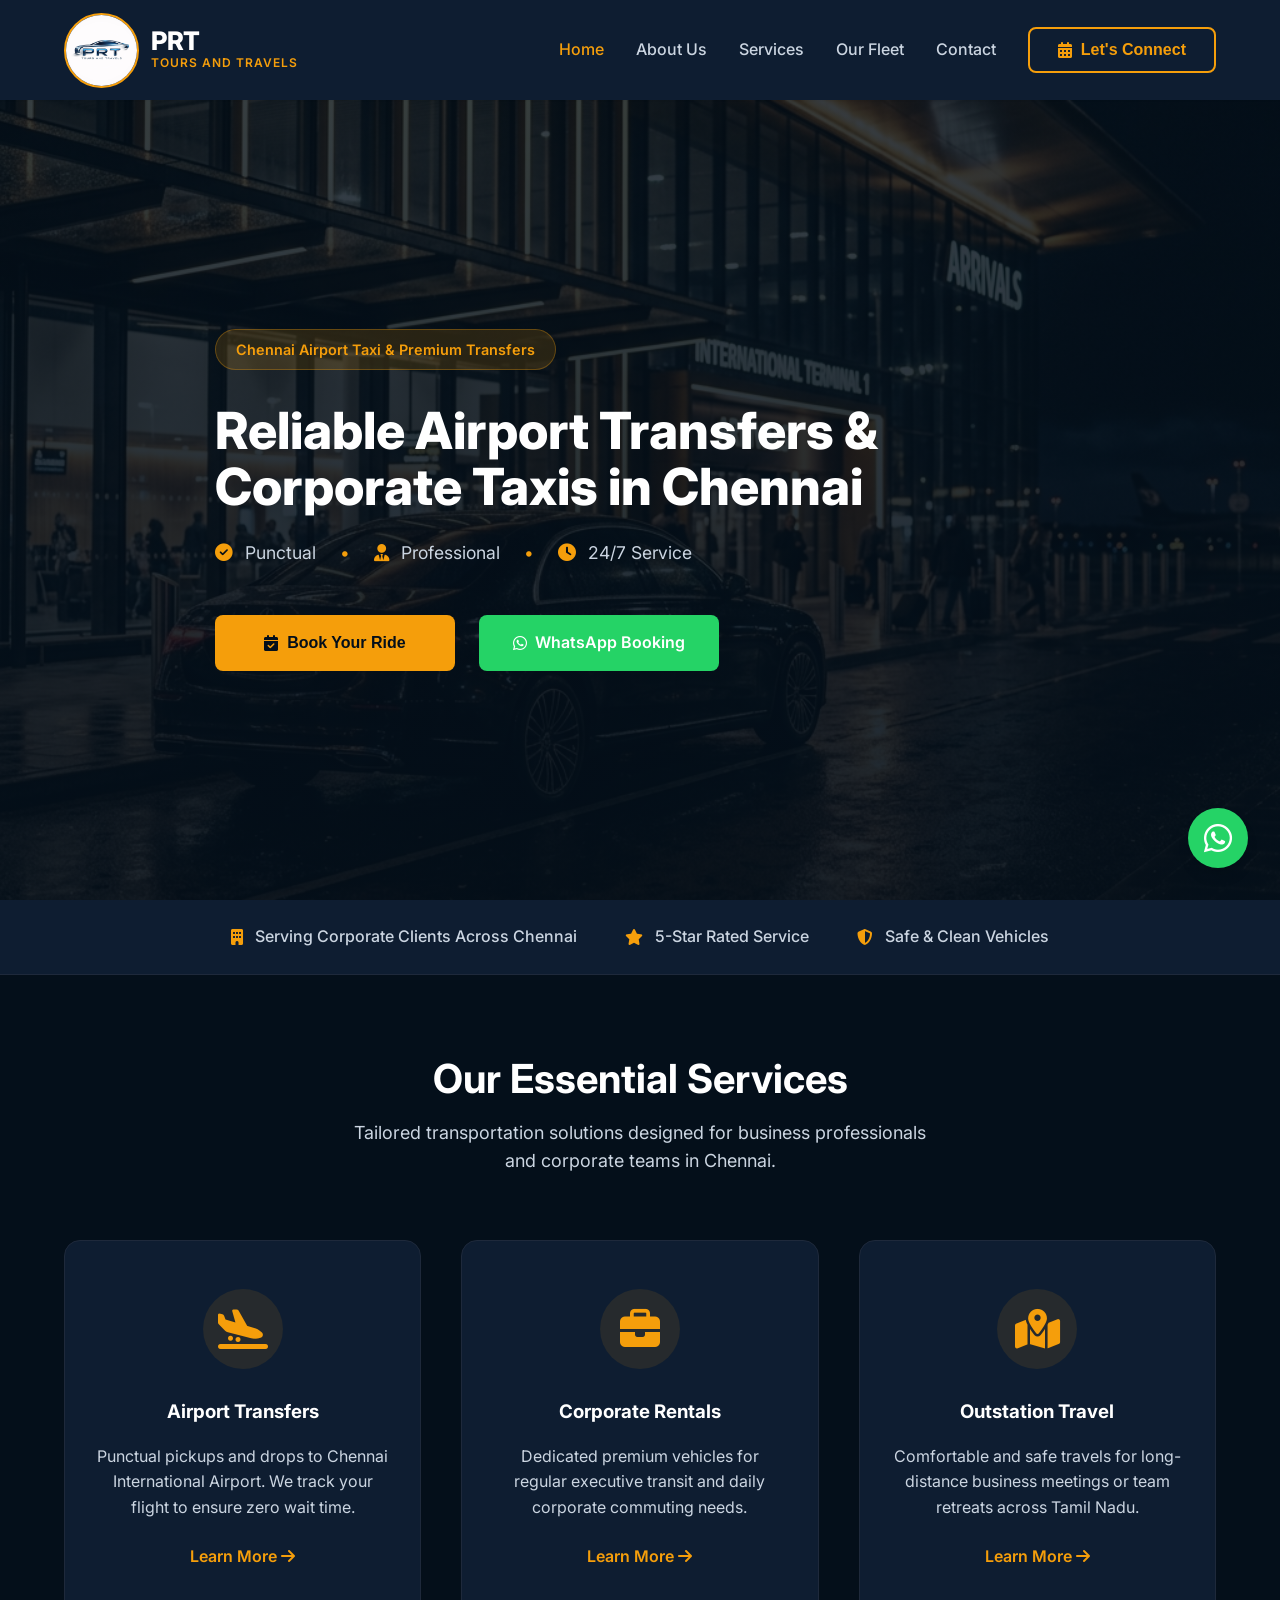
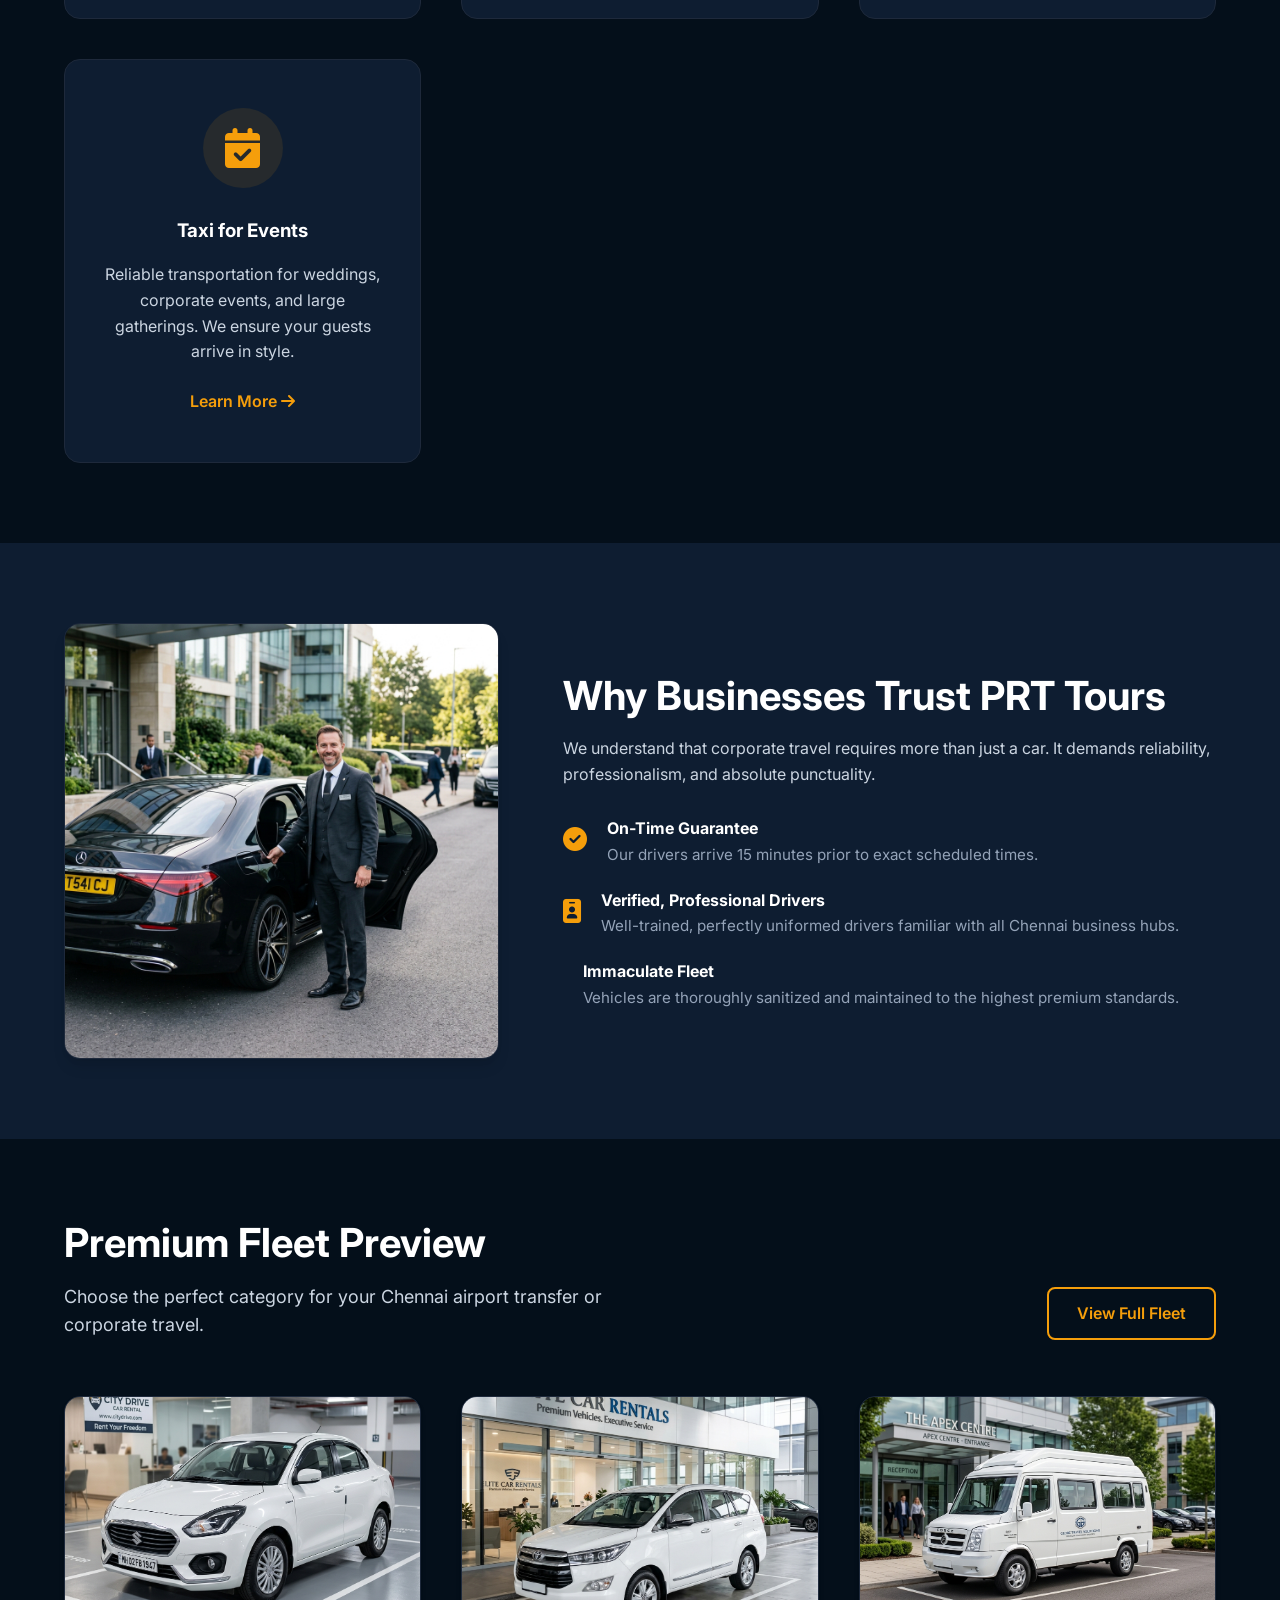
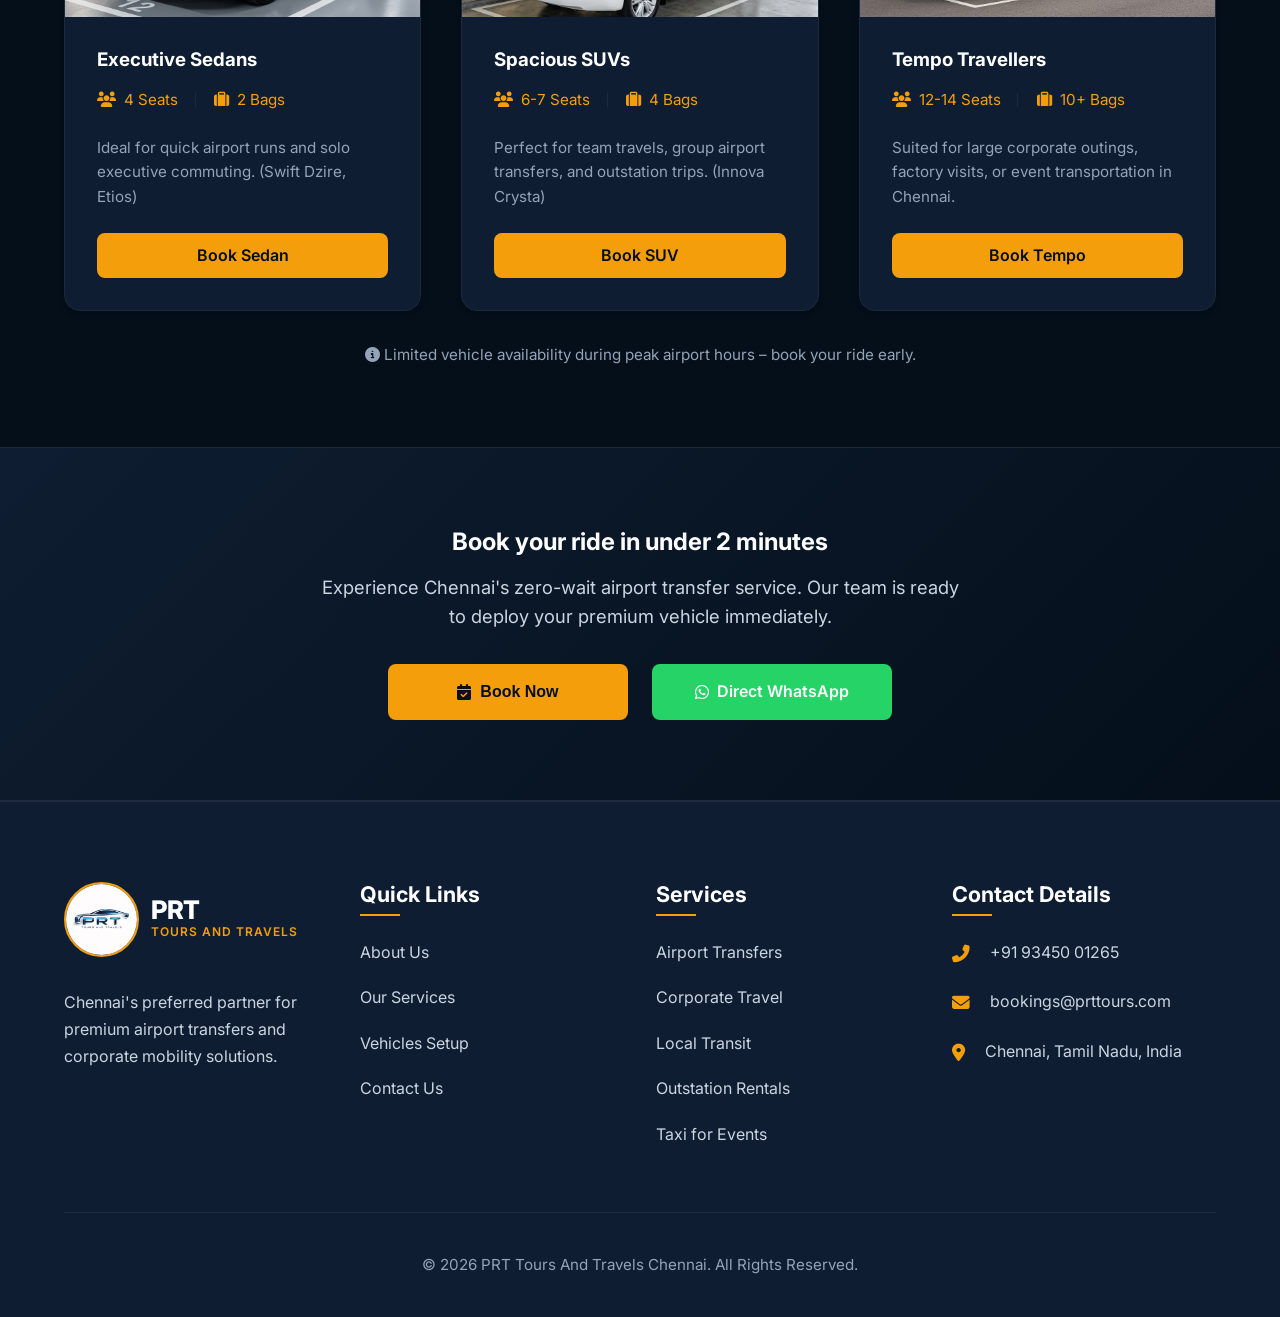
==== commit 6525d14d: "Done the UI mods" ====
--- a/index.html
+++ b/index.html
@@ -113,13 +113,14 @@
                     <a href="services.html" class="nav-link" style="color: var(--accent-gold); font-weight:600;">Learn
                         More <i class="fas fa-arrow-right"></i></a>
                 </div>
-                <!-- <div class="icon-card">
-                    <div class="icon-circle"><i class="fas fa-calendar-star"></i></div>
+                <div class="icon-card">
+                    <div class="icon-circle"><i class="fas fa-calendar-check"></i></div>
                     <h3>Taxi for Events</h3>
-                    <p class="mb-3">Reliable transportation for weddings, corporate events, and large gatherings. We ensure your guests arrive in style.</p>
+                    <p class="mb-3">Reliable transportation for weddings, corporate events, and large gatherings. We
+                        ensure your guests arrive in style.</p>
                     <a href="services.html" class="nav-link" style="color: var(--accent-gold); font-weight:600;">Learn
                         More <i class="fas fa-arrow-right"></i></a>
-                </div> -->
+                </div>
             </div>
         </div>
     </section>
@@ -289,6 +290,7 @@
                         <a href="services.html">Corporate Travel</a>
                         <a href="services.html">Local Transit</a>
                         <a href="services.html">Outstation Rentals</a>
+                        <a href="services.html">Taxi for Events</a>
                     </div>
                 </div>
 
